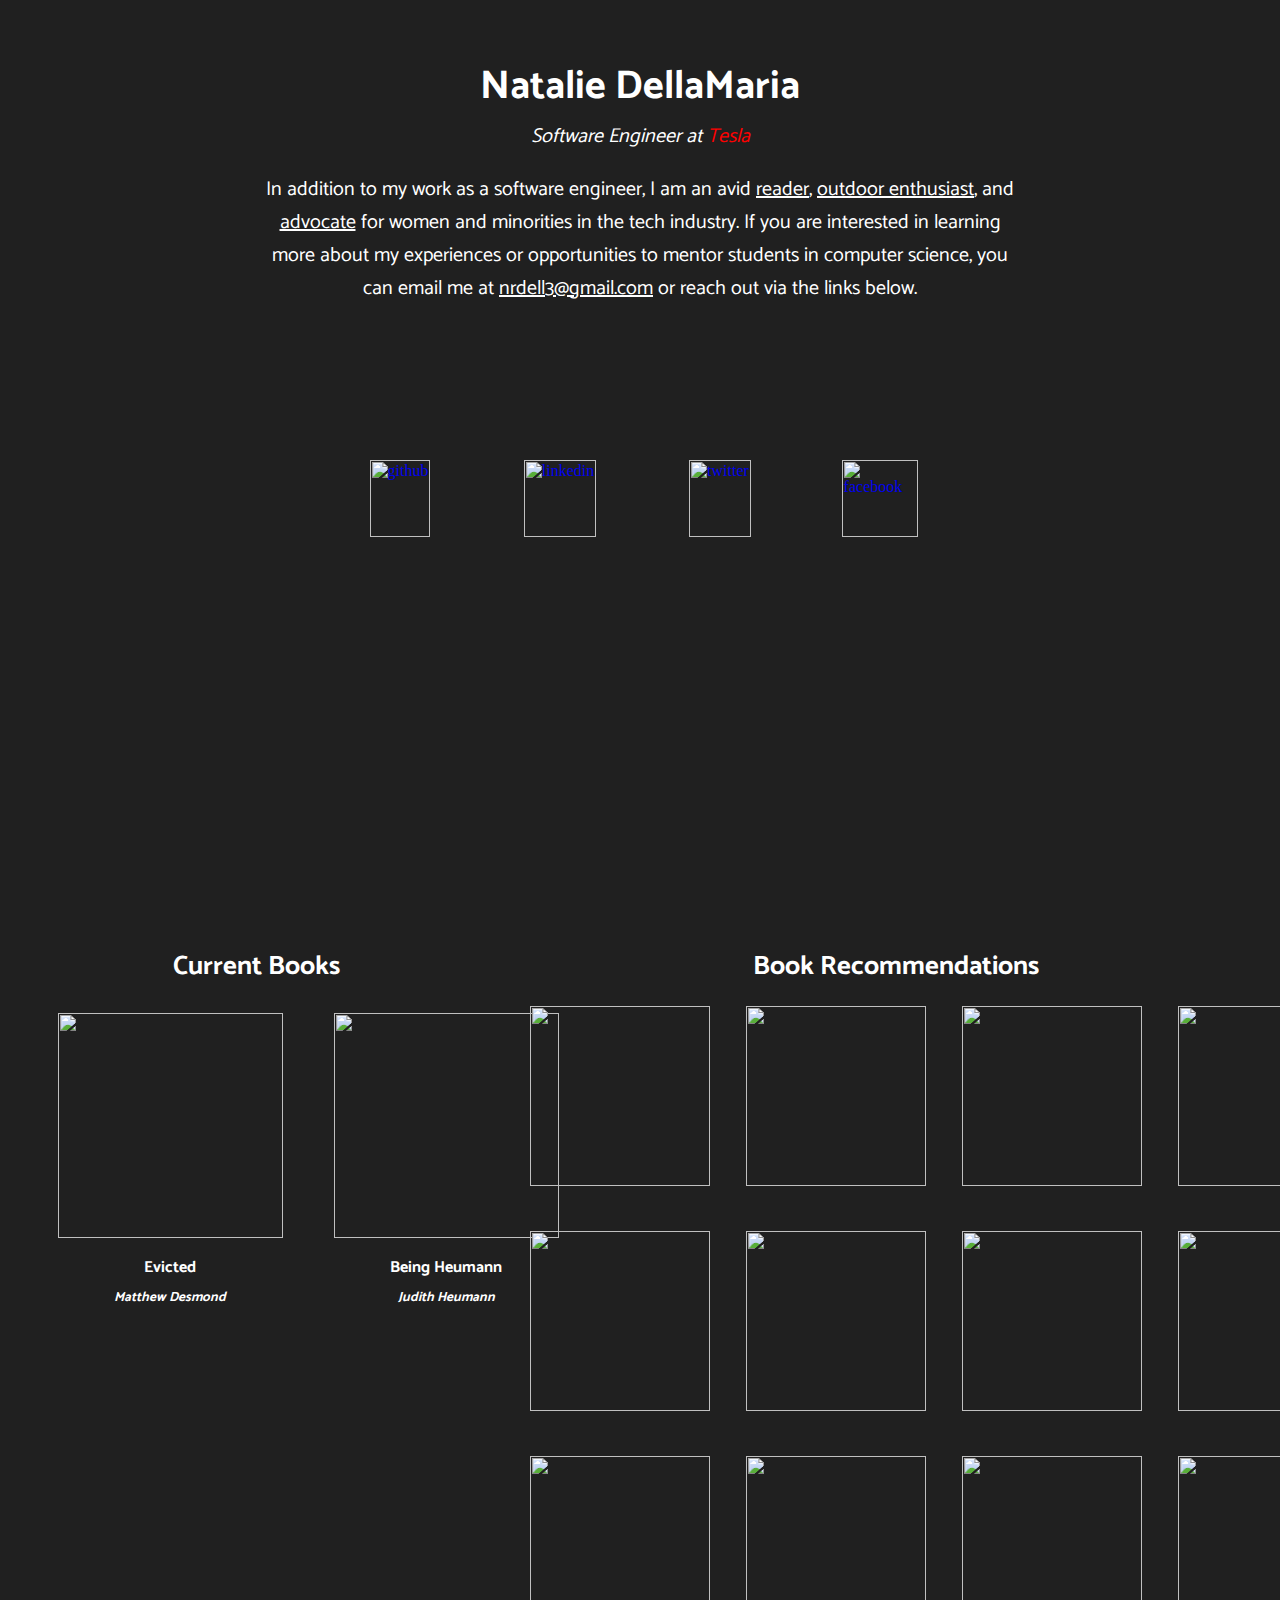
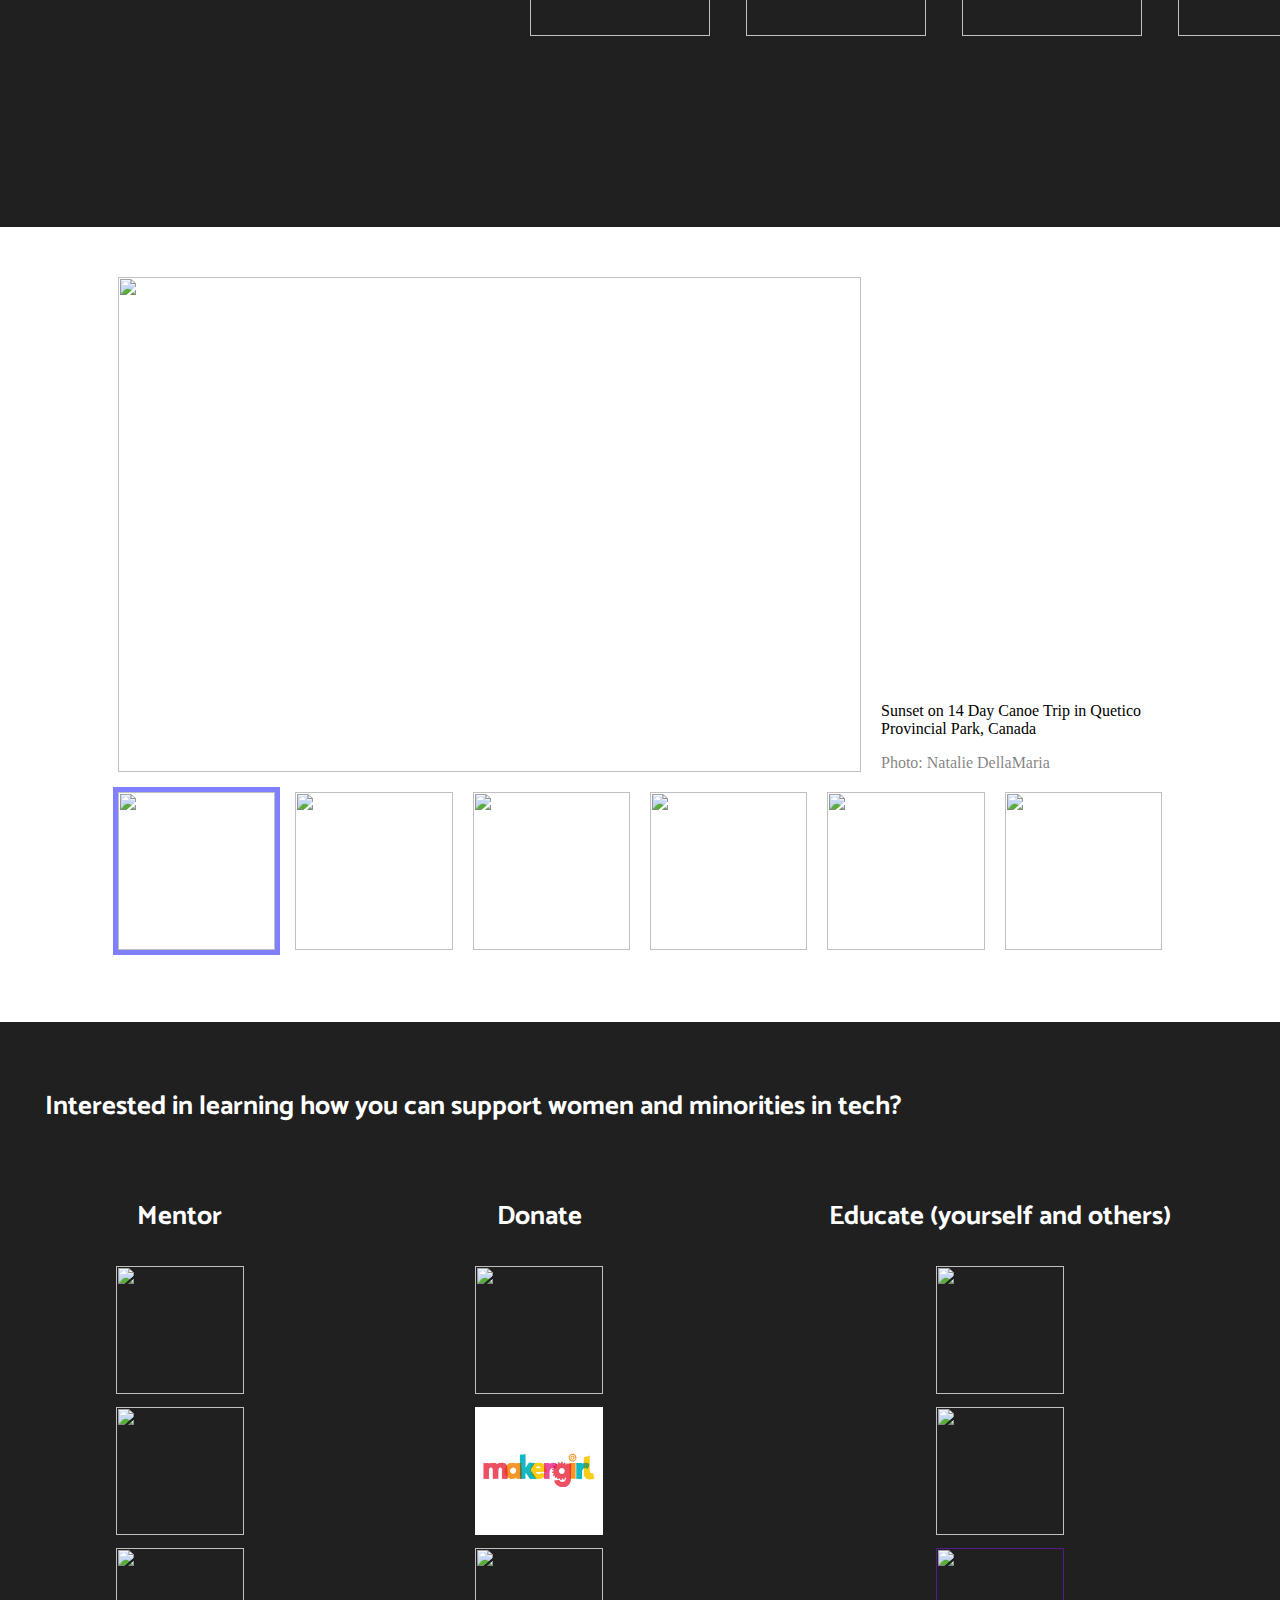
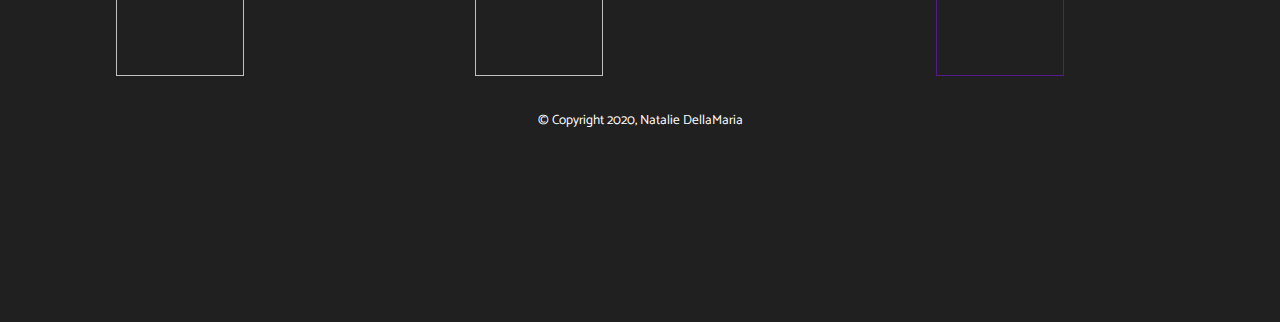
==== index.html @ 4e7134de "current books" ====
<html>
	<head>
		<title>Natalie DellaMaria</title>
		<link rel="stylesheet"  type="text/css" href="styles.css">
		<link href="https://fonts.googleapis.com/css?family=ABeeZee|Cairo|Catamaran|Courgette" rel="stylesheet">
		<meta charset="UTF-8">
		<link rel="apple-touch-icon" type="image/png" href="https://i.imgur.com/5V7QOeR.png">
		
		<link rel="shortcut icon" type="image/x-icon" href="https://i.imgur.com/5V7QOeR.png">
		<link rel="mask-icon" type="" href="https://i.imgur.com/5V7QOeR.png">
		
		<script>
		  window.console = window.console || function(t) {};
		</script>
		<script>
		  if (document.location.search.match(/type=embed/gi)) {
		    window.parent.postMessage("resize", "*");
		  }
		</script>

		<script>
						// Instantiate the Bootstrap carousel
			$('.multi-item-carousel').carousel({
			  interval: false
			});

			// for every slide in carousel, copy the next slide's item in the slide.
			// Do the same for the next, next item.
			$('.multi-item-carousel .item').each(function(){
			  var next = $(this).next();
			  if (!next.length) {
			    next = $(this).siblings(':first');
			  }
			  next.children(':first-child').clone().appendTo($(this));
			  
			  if (next.next().length>0) {
			    next.next().children(':first-child').clone().appendTo($(this));
			  } else {
			  	$(this).siblings(':first').children(':first-child').clone().appendTo($(this));
			  }
			});
		</script>
	</head>

	<body>
		<div class="main-content">

			<div class="home">
				<h1 class="name">Natalie DellaMaria</h1>
				<p class="name-sub-desc">Software Engineer at <a href="https://www.tesla.com/energy" style="color:red; text-decoration: none;" target="_blank">Tesla</a></p>

				<p class="about">In addition to my work as a software engineer, I am an avid <a href="#library" style="color:white;">reader</a>, <a href="#outdoor" style="color:white;">outdoor enthusiast</a>, and <a href="#resources" style="color:white;">advocate</a> for women and minorities in the tech industry.

 				If you are interested in learning more about my experiences or opportunities to mentor students in computer science, you can email me at <a href="mailto:nrdell3@gmail.com" style="color:white;">nrdell3@gmail.com</a> or reach out via the links below. 
				</p>

				<div class="media">
					<div class="linkedin"></div>
					<div class="resume"></div>
				</div>

				<div class="content">
			 		<div class="socialMediaIcons">
				 		<div class="icon">
				 			<a href="https://github.com/ndellamaria"><img src="https://i.imgur.com/jjRz0TM.png?1" title="github" width="100%" /></a>
				 		</div>
				 		<div class="icon">
				 			<a href="https://www.linkedin.com/in/natalie-dellamaria/"><img src="https://i.imgur.com/GdveWqo.png" title="linkedin" /></a>
				 		</div>
				 		<div class="icon">
				 			<a href="https://twitter.com/nrdellamaria28"><img src="https://i.imgur.com/8XkY28g.png" title="twitter" /></a>
				 		</div>
				 		<div class="icon">
				 			<a href="https://www.facebook.com/natalie.dellamaria"><img src="https://i.imgur.com/tXwdKca.png" title="facebook" /></a>
				 		</div>
			 		</div>
			 	</div>
				
			</div>

			<div class="library" id="library">
				<div class="current">
					<h1>Current Books</h1>
						<div class="current-books">
							<div class="current-book-row">
							<div class="book">
								<a href="https://www.amazon.com/Evicted-Poverty-Profit-American-City/dp/0553447459" target="_blank"><img src="https://images-na.ssl-images-amazon.com/images/I/41e6mYmQfYL._AC_SY400_.jpg"></a>
								<h3>Evicted</h3>
								<h4>Matthew Desmond</h4>
							</div>
							<div class="book">
								<a href="https://www.amazon.com/Being-Heumann-Unrepentant-Disability-Activist/dp/0807019291" target="_blank"><img src="https://images1.penguinrandomhouse.com/cover/9780807019504"></a>
								<h3>Being Heumann</h3>
								<h4>Judith Heumann</h4>
							</div>
						</div>
						</div>
					</div>

				<div class="prev">
					<h1>Book Recommendations</h1>
				
					<div class="prev-books">
						<div class="book-row">
							<div class="rec-book">
								<a href="https://www.amazon.com/Enders-Ender-Quintet-Orson-Scott/dp/0812550706" target="_blank"><img src="https://upload.wikimedia.org/wikipedia/en/e/e4/Ender%27s_game_cover_ISBN_0312932081.jpg"></a>
							</div>
							<div class="rec-book">
								<a href="https://www.amazon.com/Brotopia-Breaking-Boys-Silicon-Valley/dp/0735213534" target="_blank"><img src="https://images-na.ssl-images-amazon.com/images/I/8123KNmCz1L.jpg"></a>
							</div>
							<div class="rec-book">
								<a href="https://www.amazon.com/Shoe-Dog-Phil-Knight/dp/1508211809" target="_blank"><img src="https://m.media-amazon.com/images/I/41k+WVPLwZL.jpg"></a>
							</div>
							<div class="rec-book">
								<a href="https://www.amazon.com/Unbroken-World-Survival-Resilience-Redemption-ebook/dp/B003WUYPPG" target="_blank"><img src="https://images-na.ssl-images-amazon.com/images/I/91UmKFGfyYL.jpg"></a>
							</div>
							<div class="rec-book">
								<a href="https://www.amazon.com/Moment-Lift-Empowering-Women-Changes/dp/1250313570/ref=sr_1_1?dchild=1&keywords=moment+of+lift&qid=1596130255&s=books&sr=1-1" target="_blank"><img src="https://images-na.ssl-images-amazon.com/images/I/71LESEKiazL.jpg"></a>
							</div>
							<div class="rec-book">
								<a href="https://www.amazon.com/Three-Body-Problem-Cixin-Liu/dp/0765382032" target="_blank"><img src="https://images-na.ssl-images-amazon.com/images/I/51hshl7LRTL._SX329_BO1,204,203,200_.jpg"></a>
							</div>
						</div>
						<div class="book-row">
							<div class="rec-book">
								<a href="https://www.amazon.com/Just-Mercy-Bryan-Stevenson-audiobook/dp/B00O4D38GW/ref=sr_1_1?dchild=1&keywords=just+mercy+book&qid=1596130881&s=audible&sr=1-1" target="_blank"><img src="https://images-production.bookshop.org/spree/images/attachments/4143635/original/9780812984965.jpg?1589083069"></a>
							</div>
							<div class="rec-book">
								<a href="https://www.amazon.com/Catch-and-Kill-Ronan-Farrow-audiobook/dp/B07WTF24ZC/ref=sr_1_1?dchild=1&keywords=Catch+and+kill&qid=1596130713&s=audible&sr=1-1" target="_blank"><img src="https://images-na.ssl-images-amazon.com/images/I/81-ga+1ay2L.jpg"></a>
							</div>
							<div class="rec-book">
								<a href="https://www.amazon.com/Good-Economics-Hard-Times-Problems/dp/154912885X/ref=asc_df_154912885X/?tag=hyprod-20&linkCode=df0&hvadid=385492364860&hvpos=&hvnetw=g&hvrand=10946980124013968037&hvpone=&hvptwo=&hvqmt=&hvdev=c&hvdvcmdl=&hvlocint=&hvlocphy=9021523&hvtargid=pla-842614590953&psc=1&tag=&ref=&adgrpid=79288121435&hvpone=&hvptwo=&hvadid=385492364860&hvpos=&hvnetw=g&hvrand=10946980124013968037&hvqmt=&hvdev=c&hvdvcmdl=&hvlocint=&hvlocphy=9021523&hvtargid=pla-842614590953" target="_blank"><img src="https://images-na.ssl-images-amazon.com/images/I/41MwtflSI0L._SX332_BO1,204,203,200_.jpg"></a>
							</div>
							<div class="rec-book">
								<a href="https://www.amazon.com/Know-My-Name-Chanel-Miller-audiobook/dp/B07V9JTNBB/ref=sr_1_1?dchild=1&keywords=know+my+name&qid=1596130634&s=audible&sr=1-1" target="_blank"><img src="https://m.media-amazon.com/images/I/41onA2HFqWL.jpg"></a>
							</div>
							<div class="rec-book">
								<a href="https://www.amazon.com/Educated-Tara-Westover-audiobook/dp/B075F68BFV/ref=sr_1_1?dchild=1&keywords=Educated&qid=1596130599&s=audible&sr=1-1" target="_blank"><img src="https://images-na.ssl-images-amazon.com/images/I/81XR45UdqkL.jpg"></a>
							</div>
							<div class="rec-book">
								<a href="https://www.amazon.com/Between-World-Me-Ta-Nehisi-Coates/dp/0451482212" target="_blank"><img src="https://images-na.ssl-images-amazon.com/images/I/61iFDsyeHuL._SX258_BO1,204,203,200_.jpg"></a>
							</div>
						</div>
						<div class="book-row">
							<div class="rec-book">
								<a href="https://www.amazon.com/Half-Sky-Oppression-Opportunity-Worldwide/dp/0307387097/ref=sr_1_1?dchild=1&keywords=half+the+sky&qid=1596130352&s=books&sr=1-1" target="_blank"><img src="https://images-na.ssl-images-amazon.com/images/I/51c55cQEnlL._SX323_BO1,204,203,200_.jpg"></a>
							</div>
							<div class="rec-book">
								<a href="https://www.amazon.com/Hard-Thing-About-Things-Building/dp/0062273205/ref=sr_1_1?dchild=1&keywords=the+hard+thing+about+hard+things&qid=1596130412&s=books&sr=1-1" target="_blank"><img src="https://images-na.ssl-images-amazon.com/images/I/51slqM2g3jL._SX329_BO1,204,203,200_.jpg"></a>
							</div>
							<div class="rec-book">
								<a href="https://www.amazon.com/Trick-Mirror-Jia-Tolentino-audiobook/dp/B07RHR61FL/ref=sr_1_1?dchild=1&keywords=trick+mirror&qid=1596130933&s=audible&sr=1-1" target="_blank"><img src="https://images-na.ssl-images-amazon.com/images/I/81M7D39GAWL.jpg"></a>
							</div>
							<div class="rec-book">
								<a href="https://www.amazon.com/s?k=ameican+kingpin&i=audible&ref=nb_sb_noss_2"><img src="https://images-na.ssl-images-amazon.com/images/I/51iihnG5WbL._SX329_BO1,204,203,200_.jpg"></a>
							</div>
							<div class="rec-book">
								<a href="https://www.amazon.com/Beneath-Tamarind-Tree-Courage-Schoolgirls-ebook/dp/B072VGK4H1" target="_blank"><img src="https://m.media-amazon.com/images/I/51EPEie3JIL.jpg"></a>
							</div>
							<div class="rec-book">
								<a href="https://www.amazon.com/Small-Fry-Lisa-Brennan-Jobs-audiobook/dp/B07FM9NFHQ/ref=sr_1_1?dchild=1&keywords=small+fry&qid=1596131154&s=audible&sr=1-1"><img src="https://images-na.ssl-images-amazon.com/images/I/81liycPGOtL.jpg"></a>
							</div>
						</div>

		  			</div>
	  			</div>
  			</div>


		<section id="outdoor">
		    <div class="container">
		        <div class="carousel">
		            <input type="radio" name="slides" checked="checked" id="slide-1">
		            <input type="radio" name="slides" id="slide-2">
		            <input type="radio" name="slides" id="slide-3">
		            <input type="radio" name="slides" id="slide-4">
		            <input type="radio" name="slides" id="slide-5">
		            <input type="radio" name="slides" id="slide-6">
		            <ul class="carousel__slides">
		                <li class="carousel__slide">
		                    <figure>
		                        <div>
		                            <img src="https://lh3.googleusercontent.com/[base64]w1600-h1200-no?authuser=0" alt="">
		                        </div>

		                        <figcaption>
		                            Sunset on 14 Day Canoe Trip in Quetico Provincial Park, Canada
		                            <span class="credit">Photo: Natalie DellaMaria</span>
		                        </figcaption>
		                    </figure>
		                </li>
		                <li class="carousel__slide">
		                    <figure>
		                        <div>
		                            <img src="https://lh3.googleusercontent.com/[base64]w960-h720-no?authuser=0" alt="">
		                        </div>
		                        <figcaption>
		                            Wild mountain goat at dawn outside our tent on a 25 Day Backpack Trip in the Absaroka-Beartooth Mountain Range, MT, USA
		                            <span class="credit">Photo: Natalie DellaMaria</span>                            
		                        </figcaption>
		                    </figure>
		                </li>
		                <li class="carousel__slide">
		                    <figure>
		                        <div>
		                            <img src="https://lh3.googleusercontent.com/[base64]w2104-h1578-no?authuser=0" alt="">
		                        </div>
		                        <figcaption>
		                            Hiking down to Lost Lake on 10 Day Backpacking Trip in Wind River Range, WY, USA
		                            <span class="credit">Photo: Bo DellaMaria</span>                            
		                        </figcaption>
		                    </figure>
		                </li>
		                <li class="carousel__slide">
		                    <figure>
		                        <div>
		                            <img src="https://lh3.googleusercontent.com/[base64]w2104-h1578-no?authuser=0" alt="">
		                        </div>
		                        <figcaption>
		                            View of Cape Town, South Africa from Robben Island
		                            <span class="credit">Photo: Natalie DellaMaria</span>                            
		                        </figcaption>
		                    </figure>
		                </li>
		                <li class="carousel__slide">
		                    <figure>
		                        <div>
		                            <img src="https://lh3.googleusercontent.com/[base64]w1184-h1578-no?authuser=0" alt="">
		                        </div>
		                        <figcaption>
		                            Flying over the Brooks Mountain Range, AK, USA
		                            <span class="credit">Photo: Natalie DellaMaria</span>                            
		                        </figcaption>
		                    </figure>
		                </li>
		                <li class="carousel__slide">
		                    <figure>
		                        <div>
		                            <img src="https://lh3.googleusercontent.com/[base64]w1184-h1578-no?authuser=0" alt="">
		                        </div>
		                        <figcaption>
		                            Flowers growing through lava rocks in Craters of the Moon National Park, ID, USA
		                            <span class="credit">Photo: Natalie DellaMaria</span>                            
		                        </figcaption>
		                    </figure>
		                </li>
		            </ul>    
		            <ul class="carousel__thumbnails">
		                <li>
		                    <label for="slide-1"><img src="https://lh3.googleusercontent.com/[base64]w1600-h1200-no?authuser=0" alt=""></label>
		                </li>
		                <li>
		                    <label for="slide-2"><img src="https://lh3.googleusercontent.com/[base64]w960-h720-no?authuser=0" alt=""></label>
		                </li>
		                <li>
		                    <label for="slide-3"><img src="https://lh3.googleusercontent.com/[base64]w2104-h1578-no?authuser=0" alt=""></label>
		                </li>
		                <li>
		                    <label for="slide-4"><img src="https://lh3.googleusercontent.com/[base64]w2104-h1578-no?authuser=0" alt=""></label>
		                </li>
		                <li>
		                    <label for="slide-5"><img src="https://lh3.googleusercontent.com/[base64]w1184-h1578-no?authuser=0" alt=""></label>
		                </li>
		                <li>
		                    <label for="slide-6"><img src="https://lh3.googleusercontent.com/[base64]w1184-h1578-no?authuser=0" alt=""></label>
		                </li>
		            </ul>
		        </div>
		    </div>
		</section>
  
  		<div class="resources" id="resources">
  			<h1>Interested in learning how you can support women and minorities in tech?</h1>
  			<div class="resource-content">
  				<div class="resource-card">
  					<h2>Mentor</h2>
  					<a href="https://www.societyofwomencoders.org/get-involved" target="_blank"><img src="https://pbs.twimg.com/profile_images/955624365936336897/MCFWBlTe_400x400.jpg"></a>
  					<a href="https://www.builtbygirls.com/volunteer" target="_blank"><img src="https://media-exp1.licdn.com/dms/image/C4E0BAQGCsEK1WYOjDw/company-logo_200_200/0?e=2159024400&v=beta&t=av3mAG8q8_B8RZIiyhZEMDrRrJd3BIwZK_RY67OhFDo"></a>
  					<a href="https://mlh.io/mentors" target="_blank"><img src="https://res-3.cloudinary.com/crunchbase-production/image/upload/c_lpad,f_auto,q_auto:eco/bxenyp0tbncxyqmmmpcc"></a>
  				</div>
  				<div class="resource-card">
  					<h2>Donate</h2>
  					<a href="https://girlswhocode.com/" target="_blank"><img src="https://www.whsad.org/wp-content/uploads/2015/04/Press_GWC-Square-Logo.png"></a>
  					<a href="https://makergirl.us/" target="_blank"><img src="[data-uri]"></a>
  					<a href="https://anitab.org/donate/" target="_blank"><img src="https://media.licdn.com/dms/image/C4E0BAQHgc2Jko3tlGA/company-logo_200_200/0?e=2159024400&v=beta&t=ZUUK4ER81agaYi9mOUOTTdGTqZJEpEBajN0_xCamA-M"></a>
  				</div>
  				<div class="resource-card">
  					<h2>Educate (yourself and others)</h2>
  					<a href="https://www.iheart.com/podcast/1119-there-are-no-girls-on-the-65877505/" target="_blank"><img src="https://i.iheart.com/v3/catalog/podcast/65877505?ops=fit(240%2C240)"></a>
  					<a href="https://www.weforum.org/reports/gender-gap-2020-report-100-years-pay-equality" target="_blank"><img src="https://i.imgur.com/yQi75hm.png?1"></a>
  					<a href="" target="_blank"><img src="https://encrypted-tbn0.gstatic.com/images?q=tbn%3AANd9GcR_XDHnJQjQRleXiLflGgKuIae9Eb4e7YLquQ&usqp=CAU"></a>
  				</div>
  			</div>
  			<footer> <small>&copy; Copyright 2020, Natalie DellaMaria</small> </footer> 
  		</div>

		</div>


	</body>


</html>
---- styles.css ----
body {
	margin: 0;
	background-color: #202020;
}

.home {
	display: flex;
	background: #202020;
	width: 100vw;
	height: 100vh;
	align-content: center;
	flex-direction: column;
	margin: 0;
	padding-top: 3vh;
}

.name {
	color: #ffffff;
	font-size: 30pt;
	align-self: center;
	font-family: 'Catamaran', sans-serif;
	margin-bottom: 0;
}

.name-sub-desc {
	color: #ffffff;
	font-size: 15pt;
	font-style: italic;
	align-self: center;
	font-family: 'Catamaran', sans-serif;
	margin-top: 0;
}

.about {
	color: #ffffff;
	font-size: 15pt;
	align-self: center;
	font-family: 'Catamaran', sans-serif;
	margin-top: 0;
	width: 60vw;
	text-align: center;
}


.content {
    height: auto%;
    width: 50vw;
    position: relative;
    display: flex;
    flex-direction: column;
    align-content: center;
    justify-content: center;
    align-items: center;
    align-self: center;
}

.socialMediaIcons {
	margin-top: 15vh;
    display: flex;
    justify-content: space-around;
    flex-direction: row;
    width: 50vw;
}

.icon .imgContainer {
    width: 6vw;
    height: 6vw;
    position: relative;
}

.icon {
    width: 6vw;
    height: 6vw;
    display: flex;
    align-items: center;
    justify-content: center;
}

img {
    width: 100%;
    height: 100%;
}

.imgOverlay {
    width: 6vw;
    height: 6vw;
    opacity: 0;
    background-color: white;
    transition: .5s ease;
    position: absolute;
    border-radius: 50%;
}

.icon:hover .imgOverlay {
    opacity: .5;
}

.emailMe p {
    font-size: 20pt;
    font-family: 'Cardo', serif;
}

section {
  background: #ffffff;
  padding: 50px 0;
}

.container {
  max-width: 1044px;
  margin: 0 auto;
  padding: 0 20px;
}

.carousel {
  display: block;
  text-align: left;
  position: relative;
  margin-bottom: 22px;
}
.carousel > input {
  clip: rect(1px, 1px, 1px, 1px);
  clip-path: inset(50%);
  height: 1px;
  width: 1px;
  margin: -1px;
  overflow: hidden;
  padding: 0;
  position: absolute;
}
.carousel > input:nth-of-type(6):checked ~ .carousel__slides .carousel__slide:first-of-type {
  margin-left: -500%;
}
.carousel > input:nth-of-type(5):checked ~ .carousel__slides .carousel__slide:first-of-type {
  margin-left: -400%;
}
.carousel > input:nth-of-type(4):checked ~ .carousel__slides .carousel__slide:first-of-type {
  margin-left: -300%;
}
.carousel > input:nth-of-type(3):checked ~ .carousel__slides .carousel__slide:first-of-type {
  margin-left: -200%;
}
.carousel > input:nth-of-type(2):checked ~ .carousel__slides .carousel__slide:first-of-type {
  margin-left: -100%;
}
.carousel > input:nth-of-type(1):checked ~ .carousel__slides .carousel__slide:first-of-type {
  margin-left: 0%;
}
.carousel > input:nth-of-type(1):checked ~ .carousel__thumbnails li:nth-of-type(1) {
  box-shadow: 0px 0px 0px 5px rgba(0, 0, 255, 0.5);
}
.carousel > input:nth-of-type(2):checked ~ .carousel__thumbnails li:nth-of-type(2) {
  box-shadow: 0px 0px 0px 5px rgba(0, 0, 255, 0.5);
}
.carousel > input:nth-of-type(3):checked ~ .carousel__thumbnails li:nth-of-type(3) {
  box-shadow: 0px 0px 0px 5px rgba(0, 0, 255, 0.5);
}
.carousel > input:nth-of-type(4):checked ~ .carousel__thumbnails li:nth-of-type(4) {
  box-shadow: 0px 0px 0px 5px rgba(0, 0, 255, 0.5);
}
.carousel > input:nth-of-type(5):checked ~ .carousel__thumbnails li:nth-of-type(5) {
  box-shadow: 0px 0px 0px 5px rgba(0, 0, 255, 0.5);
}
.carousel > input:nth-of-type(6):checked ~ .carousel__thumbnails li:nth-of-type(6) {
  box-shadow: 0px 0px 0px 5px rgba(0, 0, 255, 0.5);
}

.carousel__slides {
  position: relative;
  z-index: 1;
  padding: 0;
  margin: 0;
  overflow: hidden;
  white-space: nowrap;
  box-sizing: border-box;
  display: flex;
}

.carousel__slide {
  position: relative;
  display: block;
  flex: 1 0 100%;
  width: 100%;
  height: 100%;
  overflow: hidden;
  transition: all 300ms ease-out;
  vertical-align: top;
  box-sizing: border-box;
  white-space: normal;
}
.carousel__slide figure {
  display: flex;
  margin: 0;
}
.carousel__slide div {
  position: relative;
  width: 100%;
}
.carousel__slide div:before {
  display: block;
  content: "";
  width: 100%;
  padding-top: 66.6666666667%;
}
.carousel__slide div > img {
  position: absolute;
  top: 0;
  left: 0;
  right: 0;
  bottom: 0;
  width: 100%;
  height: 100%;
}
.carousel__slide img {
  display: block;
  flex: 1 1 auto;
  object-fit: cover;
}

.carousel__slide .quote {
  display: block;
  align-self: flex-start;
}

.carousel__slide figcaption {
  align-self: flex-end;
  padding: 20px 20px 0 20px;
  flex: 0 0 auto;
  width: 25%;
  min-width: 150px;
}
.carousel__slide .credit {
  margin-top: 1rem;
  color: rgba(0, 0, 0, 0.5);
  display: block;
}
.carousel__slide.scrollable {
  overflow-y: scroll;
}

.carousel__thumbnails {
  list-style: none;
  padding: 0;
  margin: 0;
  display: flex;
  margin: 0 -10px;
}
.carousel__slides + .carousel__thumbnails {
  margin-top: 20px;
}
.carousel__thumbnails li {
  flex: 1 1 auto;
  max-width: calc((100% / 6) - 20px);
  margin: 0 10px;
  transition: all 300ms ease-in-out;
}
.carousel__thumbnails label {
  display: block;
  position: relative;
}
.carousel__thumbnails label:before {
  display: block;
  content: "";
  width: 100%;
  padding-top: 100%;
}
.carousel__thumbnails label > img {
  position: absolute;
  top: 0;
  left: 0;
  right: 0;
  bottom: 0;
  width: 100%;
  height: 100%;
}
.carousel__thumbnails label:hover, .carousel__thumbnails label:focus {
  cursor: pointer;
}
.carousel__thumbnails label:hover img, .carousel__thumbnails label:focus img {
  box-shadow: 0px 0px 0px 1px rgba(0, 0, 0, 0.25);
  transition: all 300ms ease-in-out;
}
.carousel__thumbnails img {
  display: block;
  width: 100%;
  height: 100%;
  object-fit: cover;
}

.library {
  display: flex;
  height: 100vh;
  width: 100vw;
  background-color: #202020;
  margin: 0;
  justify-content: space-between;
}

.current {
  display: flex;
  flex-direction: column;
  align-content: flex-start;
  justify-content: flex-start;
  text-align: center;
  width: 40vw;
}

.current h1 {
  color: white;
  font-size: 20pt;
  /*align-self: center;*/
  font-family: 'Catamaran', sans-serif;
  margin-bottom: 0;
}

.prev {
 display: flex;
  flex-direction: column;
  align-content: flex-start;
  justify-content: flex-start;
  text-align: center;
}

.prev h1 {
  color: white;
  font-size: 20pt;
  align-self: center;
  font-family: 'Catamaran', sans-serif;
  margin-bottom: 0;
  width: 60vw;
}

.current-book-row {
  display: flex;
  justify-content: space-around;
  width: 35vw;
}

.current-books {
  width: 35vw;
  display: flex;
  justify-content: space-between;
  flex-wrap: wrap;
  flex-direction: column;
  align-self: center;
}

.book {
  display: flex;
  flex-direction: column;
  width: auto;
  margin-left: 2vw;
  margin-right: 2vw;
  margin-top: 2vw;
  text-align: center;
}

.book img {
  width: auto;
  height: 25vh;
}

.book h3 {
  color: white;
  font-size: 12pt;
  align-self: center;
  font-family: 'Catamaran', sans-serif;
  margin-bottom: 0;
}

.book h4 {
  color: white;
  font-size: 10pt;
  align-self: center;
  font-family: 'Catamaran', sans-serif;
  margin-bottom: 0;
  margin-top: 2%;
  font-style: italic;
}

.prev-books {
  width: 60vw;
  flex-direction: column;
  align-self: center;
}

.book-row {
  display: flex;
  widows: 60vw;
  height: 25vh;
}

.rec-book img {
  height: 20vh;
  width: auto;
  margin: 2vh;
}

.resources {
  display: flex;
  height: 100vh;
  width: 100vw;
  background-color: #202020;
  margin: 0;
  flex-direction: column;
}

.resources h1 {
  padding: 5vh;
  color: white;
  font-size: 20pt;
  font-family: 'Catamaran', sans-serif;
  margin-bottom: 0;
}

.resource-content {
  display: flex;
  flex-direction: row;
  justify-content: space-around;
  align-items: flex-start;
}

.resource-card {
  display: flex;
  text-align: center;
  flex-direction: column;
  justify-content: space-around;
}

.resource-card h2 {
  color: white;
  font-size: 20pt;
  align-self: center;
  font-family: 'Catamaran', sans-serif;
}

.resource-card img {
  width: 10vw;
  height: auto;
  margin: .5vw;
}
footer {
  color: white;
  font-family: 'Catamaran', sans-serif;
  text-align: center;
  padding-top: 3vh;
}
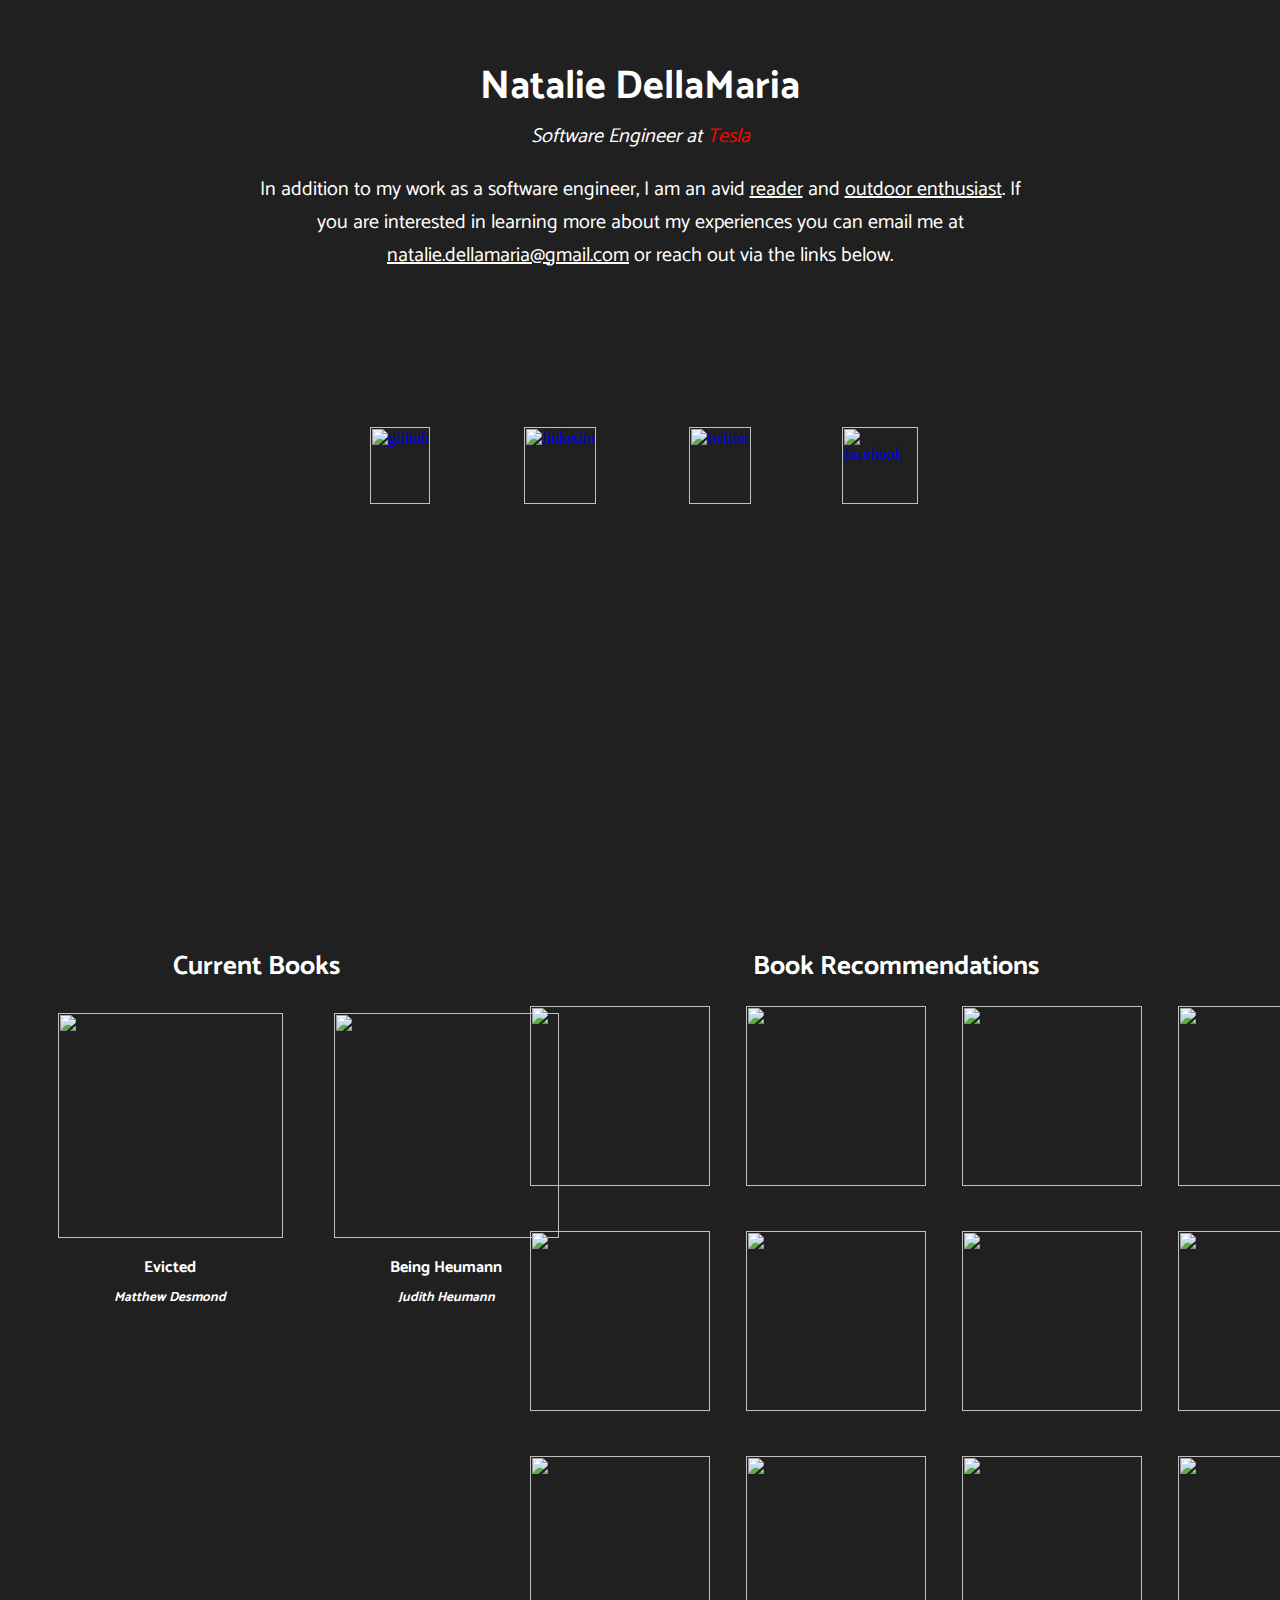
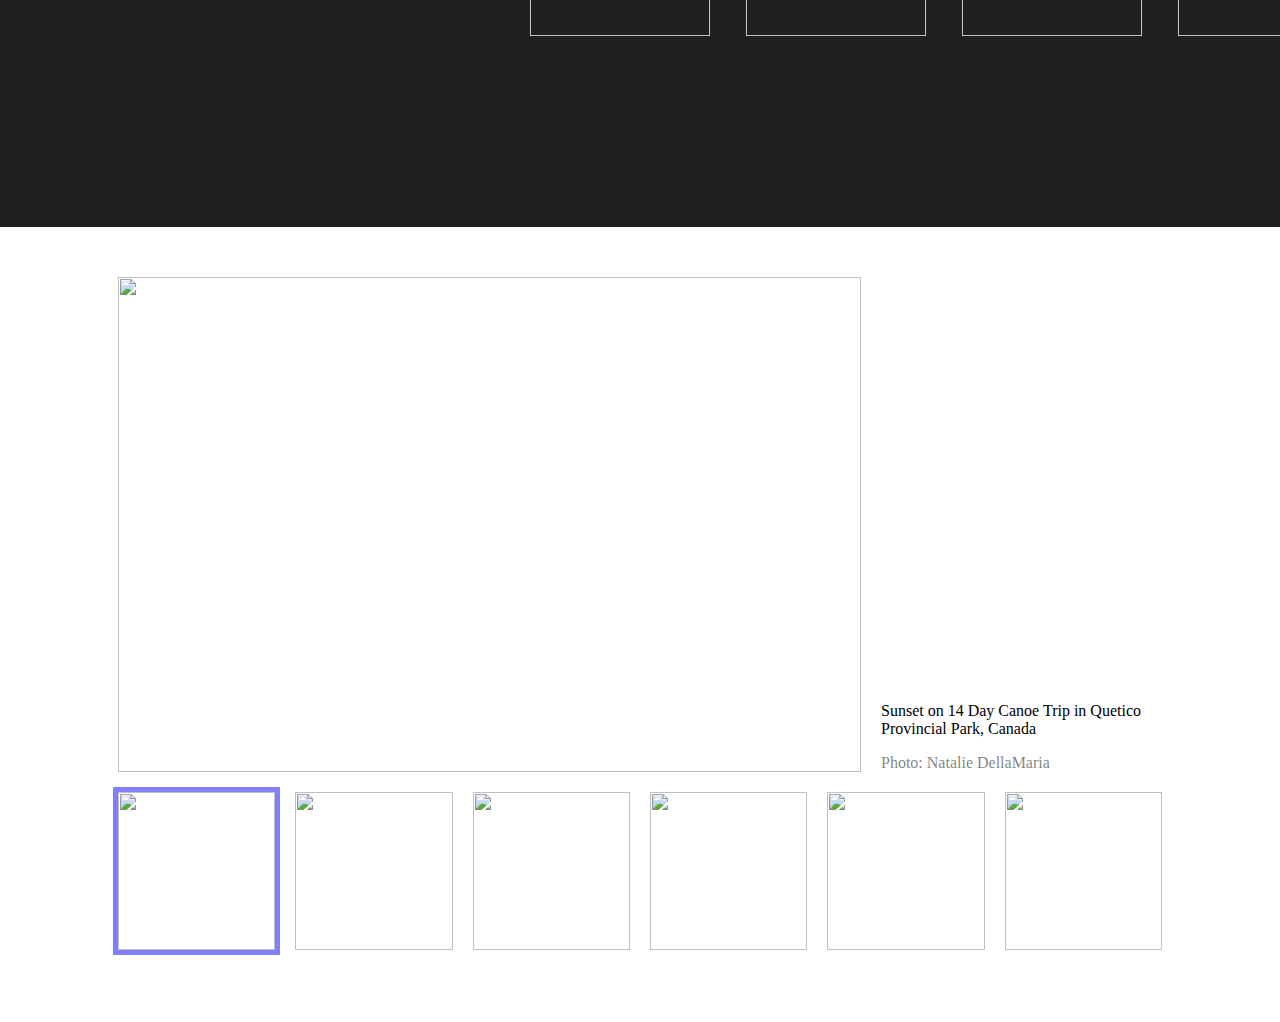
==== commit 30ebb395: "remove resources section" ====
--- a/index.html
+++ b/index.html
@@ -49,9 +49,9 @@
 				<h1 class="name">Natalie DellaMaria</h1>
 				<p class="name-sub-desc">Software Engineer at <a href="https://www.tesla.com/energy" style="color:red; text-decoration: none;" target="_blank">Tesla</a></p>
 
-				<p class="about">In addition to my work as a software engineer, I am an avid <a href="#library" style="color:white;">reader</a>, <a href="#outdoor" style="color:white;">outdoor enthusiast</a>, and <a href="#resources" style="color:white;">advocate</a> for women and minorities in the tech industry.
-
- 				If you are interested in learning more about my experiences or opportunities to mentor students in computer science, you can email me at <a href="mailto:nrdell3@gmail.com" style="color:white;">nrdell3@gmail.com</a> or reach out via the links below. 
+				<p class="about">In addition to my work as a software engineer, I am an avid <a href="#library" style="color:white;">reader</a> and <a href="#outdoor" style="color:white;">outdoor enthusiast</a>.
+
+ 				If you are interested in learning more about my experiences you can email me at <a href="mailto:natalie.dellamaria@gmail.com" style="color:white;">natalie.dellamaria@gmail.com</a> or reach out via the links below. 
 				</p>
 
 				<div class="media">
@@ -268,36 +268,6 @@
 		        </div>
 		    </div>
 		</section>
-  
-  		<div class="resources" id="resources">
-  			<h1>Interested in learning how you can support women and minorities in tech?</h1>
-  			<div class="resource-content">
-  				<div class="resource-card">
-  					<h2>Mentor</h2>
-  					<a href="https://www.societyofwomencoders.org/get-involved" target="_blank"><img src="https://pbs.twimg.com/profile_images/955624365936336897/MCFWBlTe_400x400.jpg"></a>
-  					<a href="https://www.builtbygirls.com/volunteer" target="_blank"><img src="https://media-exp1.licdn.com/dms/image/C4E0BAQGCsEK1WYOjDw/company-logo_200_200/0?e=2159024400&v=beta&t=av3mAG8q8_B8RZIiyhZEMDrRrJd3BIwZK_RY67OhFDo"></a>
-  					<a href="https://mlh.io/mentors" target="_blank"><img src="https://res-3.cloudinary.com/crunchbase-production/image/upload/c_lpad,f_auto,q_auto:eco/bxenyp0tbncxyqmmmpcc"></a>
-  				</div>
-  				<div class="resource-card">
-  					<h2>Donate</h2>
-  					<a href="https://girlswhocode.com/" target="_blank"><img src="https://www.whsad.org/wp-content/uploads/2015/04/Press_GWC-Square-Logo.png"></a>
-  					<a href="https://makergirl.us/" target="_blank"><img src="[data-uri]"></a>
-  					<a href="https://anitab.org/donate/" target="_blank"><img src="https://media.licdn.com/dms/image/C4E0BAQHgc2Jko3tlGA/company-logo_200_200/0?e=2159024400&v=beta&t=ZUUK4ER81agaYi9mOUOTTdGTqZJEpEBajN0_xCamA-M"></a>
-  				</div>
-  				<div class="resource-card">
-  					<h2>Educate (yourself and others)</h2>
-  					<a href="https://www.iheart.com/podcast/1119-there-are-no-girls-on-the-65877505/" target="_blank"><img src="https://i.iheart.com/v3/catalog/podcast/65877505?ops=fit(240%2C240)"></a>
-  					<a href="https://www.weforum.org/reports/gender-gap-2020-report-100-years-pay-equality" target="_blank"><img src="https://i.imgur.com/yQi75hm.png?1"></a>
-  					<a href="" target="_blank"><img src="https://encrypted-tbn0.gstatic.com/images?q=tbn%3AANd9GcR_XDHnJQjQRleXiLflGgKuIae9Eb4e7YLquQ&usqp=CAU"></a>
-  				</div>
-  			</div>
-  			<footer> <small>&copy; Copyright 2020, Natalie DellaMaria</small> </footer> 
-  		</div>
-
 		</div>
-
-
 	</body>
-
-
 </html>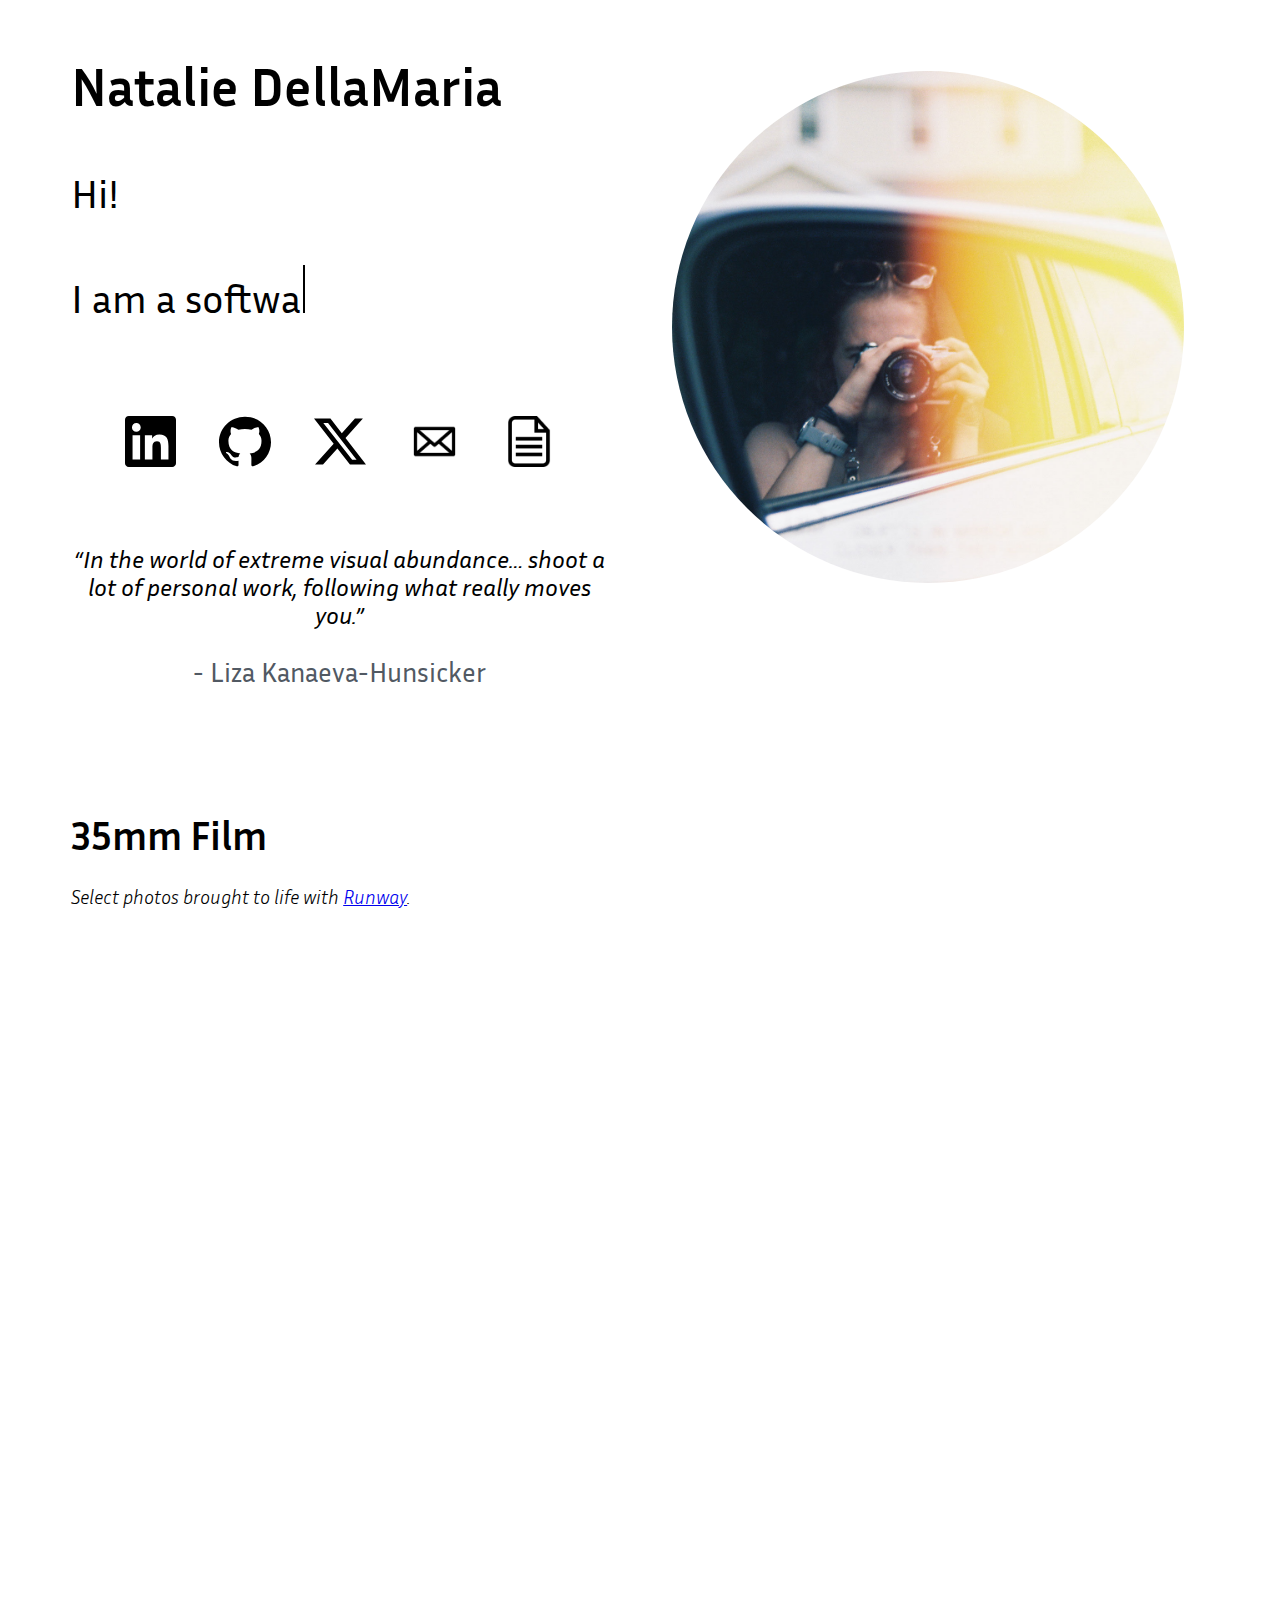
==== commit a4378e51: "total revamp" ====
--- a/index.html
+++ b/index.html
@@ -1,273 +1,216 @@
 <html>
-	<head>
-		<title>Natalie DellaMaria</title>
-		<link rel="stylesheet"  type="text/css" href="styles.css">
-		<link href="https://fonts.googleapis.com/css?family=ABeeZee|Cairo|Catamaran|Courgette" rel="stylesheet">
-		<meta charset="UTF-8">
-		<link rel="apple-touch-icon" type="image/png" href="https://i.imgur.com/5V7QOeR.png">
-		
-		<link rel="shortcut icon" type="image/x-icon" href="https://i.imgur.com/5V7QOeR.png">
-		<link rel="mask-icon" type="" href="https://i.imgur.com/5V7QOeR.png">
-		
-		<script>
-		  window.console = window.console || function(t) {};
-		</script>
-		<script>
-		  if (document.location.search.match(/type=embed/gi)) {
-		    window.parent.postMessage("resize", "*");
-		  }
-		</script>
-
-		<script>
-						// Instantiate the Bootstrap carousel
-			$('.multi-item-carousel').carousel({
-			  interval: false
-			});
-
-			// for every slide in carousel, copy the next slide's item in the slide.
-			// Do the same for the next, next item.
-			$('.multi-item-carousel .item').each(function(){
-			  var next = $(this).next();
-			  if (!next.length) {
-			    next = $(this).siblings(':first');
-			  }
-			  next.children(':first-child').clone().appendTo($(this));
-			  
-			  if (next.next().length>0) {
-			    next.next().children(':first-child').clone().appendTo($(this));
-			  } else {
-			  	$(this).siblings(':first').children(':first-child').clone().appendTo($(this));
-			  }
-			});
-		</script>
-	</head>
-
-	<body>
-		<div class="main-content">
-
-			<div class="home">
+
+<head>
+	<title>Natalie DellaMaria</title>
+	<link rel="stylesheet" type="text/css" href="styles.css">
+	<link rel="preconnect" href="https://fonts.googleapis.com">
+	<link rel="preconnect" href="https://fonts.gstatic.com" crossorigin>
+	<link
+		href="https://fonts.googleapis.com/css2?family=Inria+Sans:ital,wght@0,300;0,400;0,700;1,300;1,400;1,700&display=swap"
+		rel="stylesheet">
+</head>
+
+<body>
+	<div class="container">
+		<div class="left-content">
+			<div>
 				<h1 class="name">Natalie DellaMaria</h1>
-				<p class="name-sub-desc">Software Engineer at <a href="https://www.tesla.com/energy" style="color:red; text-decoration: none;" target="_blank">Tesla</a></p>
-
-				<p class="about">In addition to my work as a software engineer, I am an avid <a href="#library" style="color:white;">reader</a> and <a href="#outdoor" style="color:white;">outdoor enthusiast</a>.
-
- 				If you are interested in learning more about my experiences you can email me at <a href="mailto:natalie.dellamaria@gmail.com" style="color:white;">natalie.dellamaria@gmail.com</a> or reach out via the links below. 
-				</p>
-
-				<div class="media">
-					<div class="linkedin"></div>
-					<div class="resume"></div>
-				</div>
-
-				<div class="content">
-			 		<div class="socialMediaIcons">
-				 		<div class="icon">
-				 			<a href="https://github.com/ndellamaria"><img src="https://i.imgur.com/jjRz0TM.png?1" title="github" width="100%" /></a>
-				 		</div>
-				 		<div class="icon">
-				 			<a href="https://www.linkedin.com/in/natalie-dellamaria/"><img src="https://i.imgur.com/GdveWqo.png" title="linkedin" /></a>
-				 		</div>
-				 		<div class="icon">
-				 			<a href="https://twitter.com/nrdellamaria28"><img src="https://i.imgur.com/8XkY28g.png" title="twitter" /></a>
-				 		</div>
-				 		<div class="icon">
-				 			<a href="https://www.facebook.com/natalie.dellamaria"><img src="https://i.imgur.com/tXwdKca.png" title="facebook" /></a>
-				 		</div>
-			 		</div>
-			 	</div>
-				
 			</div>
-
-			<div class="library" id="library">
-				<div class="current">
-					<h1>Current Books</h1>
-						<div class="current-books">
-							<div class="current-book-row">
-							<div class="book">
-								<a href="https://www.amazon.com/Evicted-Poverty-Profit-American-City/dp/0553447459" target="_blank"><img src="https://images-na.ssl-images-amazon.com/images/I/41e6mYmQfYL._AC_SY400_.jpg"></a>
-								<h3>Evicted</h3>
-								<h4>Matthew Desmond</h4>
-							</div>
-							<div class="book">
-								<a href="https://www.amazon.com/Being-Heumann-Unrepentant-Disability-Activist/dp/0807019291" target="_blank"><img src="https://images1.penguinrandomhouse.com/cover/9780807019504"></a>
-								<h3>Being Heumann</h3>
-								<h4>Judith Heumann</h4>
-							</div>
-						</div>
-						</div>
-					</div>
-
-				<div class="prev">
-					<h1>Book Recommendations</h1>
-				
-					<div class="prev-books">
-						<div class="book-row">
-							<div class="rec-book">
-								<a href="https://www.amazon.com/Enders-Ender-Quintet-Orson-Scott/dp/0812550706" target="_blank"><img src="https://upload.wikimedia.org/wikipedia/en/e/e4/Ender%27s_game_cover_ISBN_0312932081.jpg"></a>
-							</div>
-							<div class="rec-book">
-								<a href="https://www.amazon.com/Brotopia-Breaking-Boys-Silicon-Valley/dp/0735213534" target="_blank"><img src="https://images-na.ssl-images-amazon.com/images/I/8123KNmCz1L.jpg"></a>
-							</div>
-							<div class="rec-book">
-								<a href="https://www.amazon.com/Shoe-Dog-Phil-Knight/dp/1508211809" target="_blank"><img src="https://m.media-amazon.com/images/I/41k+WVPLwZL.jpg"></a>
-							</div>
-							<div class="rec-book">
-								<a href="https://www.amazon.com/Unbroken-World-Survival-Resilience-Redemption-ebook/dp/B003WUYPPG" target="_blank"><img src="https://images-na.ssl-images-amazon.com/images/I/91UmKFGfyYL.jpg"></a>
-							</div>
-							<div class="rec-book">
-								<a href="https://www.amazon.com/Moment-Lift-Empowering-Women-Changes/dp/1250313570/ref=sr_1_1?dchild=1&keywords=moment+of+lift&qid=1596130255&s=books&sr=1-1" target="_blank"><img src="https://images-na.ssl-images-amazon.com/images/I/71LESEKiazL.jpg"></a>
-							</div>
-							<div class="rec-book">
-								<a href="https://www.amazon.com/Three-Body-Problem-Cixin-Liu/dp/0765382032" target="_blank"><img src="https://images-na.ssl-images-amazon.com/images/I/51hshl7LRTL._SX329_BO1,204,203,200_.jpg"></a>
-							</div>
-						</div>
-						<div class="book-row">
-							<div class="rec-book">
-								<a href="https://www.amazon.com/Just-Mercy-Bryan-Stevenson-audiobook/dp/B00O4D38GW/ref=sr_1_1?dchild=1&keywords=just+mercy+book&qid=1596130881&s=audible&sr=1-1" target="_blank"><img src="https://images-production.bookshop.org/spree/images/attachments/4143635/original/9780812984965.jpg?1589083069"></a>
-							</div>
-							<div class="rec-book">
-								<a href="https://www.amazon.com/Catch-and-Kill-Ronan-Farrow-audiobook/dp/B07WTF24ZC/ref=sr_1_1?dchild=1&keywords=Catch+and+kill&qid=1596130713&s=audible&sr=1-1" target="_blank"><img src="https://images-na.ssl-images-amazon.com/images/I/81-ga+1ay2L.jpg"></a>
-							</div>
-							<div class="rec-book">
-								<a href="https://www.amazon.com/Good-Economics-Hard-Times-Problems/dp/154912885X/ref=asc_df_154912885X/?tag=hyprod-20&linkCode=df0&hvadid=385492364860&hvpos=&hvnetw=g&hvrand=10946980124013968037&hvpone=&hvptwo=&hvqmt=&hvdev=c&hvdvcmdl=&hvlocint=&hvlocphy=9021523&hvtargid=pla-842614590953&psc=1&tag=&ref=&adgrpid=79288121435&hvpone=&hvptwo=&hvadid=385492364860&hvpos=&hvnetw=g&hvrand=10946980124013968037&hvqmt=&hvdev=c&hvdvcmdl=&hvlocint=&hvlocphy=9021523&hvtargid=pla-842614590953" target="_blank"><img src="https://images-na.ssl-images-amazon.com/images/I/41MwtflSI0L._SX332_BO1,204,203,200_.jpg"></a>
-							</div>
-							<div class="rec-book">
-								<a href="https://www.amazon.com/Know-My-Name-Chanel-Miller-audiobook/dp/B07V9JTNBB/ref=sr_1_1?dchild=1&keywords=know+my+name&qid=1596130634&s=audible&sr=1-1" target="_blank"><img src="https://m.media-amazon.com/images/I/41onA2HFqWL.jpg"></a>
-							</div>
-							<div class="rec-book">
-								<a href="https://www.amazon.com/Educated-Tara-Westover-audiobook/dp/B075F68BFV/ref=sr_1_1?dchild=1&keywords=Educated&qid=1596130599&s=audible&sr=1-1" target="_blank"><img src="https://images-na.ssl-images-amazon.com/images/I/81XR45UdqkL.jpg"></a>
-							</div>
-							<div class="rec-book">
-								<a href="https://www.amazon.com/Between-World-Me-Ta-Nehisi-Coates/dp/0451482212" target="_blank"><img src="https://images-na.ssl-images-amazon.com/images/I/61iFDsyeHuL._SX258_BO1,204,203,200_.jpg"></a>
-							</div>
-						</div>
-						<div class="book-row">
-							<div class="rec-book">
-								<a href="https://www.amazon.com/Half-Sky-Oppression-Opportunity-Worldwide/dp/0307387097/ref=sr_1_1?dchild=1&keywords=half+the+sky&qid=1596130352&s=books&sr=1-1" target="_blank"><img src="https://images-na.ssl-images-amazon.com/images/I/51c55cQEnlL._SX323_BO1,204,203,200_.jpg"></a>
-							</div>
-							<div class="rec-book">
-								<a href="https://www.amazon.com/Hard-Thing-About-Things-Building/dp/0062273205/ref=sr_1_1?dchild=1&keywords=the+hard+thing+about+hard+things&qid=1596130412&s=books&sr=1-1" target="_blank"><img src="https://images-na.ssl-images-amazon.com/images/I/51slqM2g3jL._SX329_BO1,204,203,200_.jpg"></a>
-							</div>
-							<div class="rec-book">
-								<a href="https://www.amazon.com/Trick-Mirror-Jia-Tolentino-audiobook/dp/B07RHR61FL/ref=sr_1_1?dchild=1&keywords=trick+mirror&qid=1596130933&s=audible&sr=1-1" target="_blank"><img src="https://images-na.ssl-images-amazon.com/images/I/81M7D39GAWL.jpg"></a>
-							</div>
-							<div class="rec-book">
-								<a href="https://www.amazon.com/s?k=ameican+kingpin&i=audible&ref=nb_sb_noss_2"><img src="https://images-na.ssl-images-amazon.com/images/I/51iihnG5WbL._SX329_BO1,204,203,200_.jpg"></a>
-							</div>
-							<div class="rec-book">
-								<a href="https://www.amazon.com/Beneath-Tamarind-Tree-Courage-Schoolgirls-ebook/dp/B072VGK4H1" target="_blank"><img src="https://m.media-amazon.com/images/I/51EPEie3JIL.jpg"></a>
-							</div>
-							<div class="rec-book">
-								<a href="https://www.amazon.com/Small-Fry-Lisa-Brennan-Jobs-audiobook/dp/B07FM9NFHQ/ref=sr_1_1?dchild=1&keywords=small+fry&qid=1596131154&s=audible&sr=1-1"><img src="https://images-na.ssl-images-amazon.com/images/I/81liycPGOtL.jpg"></a>
-							</div>
-						</div>
-
-		  			</div>
-	  			</div>
-  			</div>
-
-
-		<section id="outdoor">
-		    <div class="container">
-		        <div class="carousel">
-		            <input type="radio" name="slides" checked="checked" id="slide-1">
-		            <input type="radio" name="slides" id="slide-2">
-		            <input type="radio" name="slides" id="slide-3">
-		            <input type="radio" name="slides" id="slide-4">
-		            <input type="radio" name="slides" id="slide-5">
-		            <input type="radio" name="slides" id="slide-6">
-		            <ul class="carousel__slides">
-		                <li class="carousel__slide">
-		                    <figure>
-		                        <div>
-		                            <img src="https://lh3.googleusercontent.com/[base64]w1600-h1200-no?authuser=0" alt="">
-		                        </div>
-
-		                        <figcaption>
-		                            Sunset on 14 Day Canoe Trip in Quetico Provincial Park, Canada
-		                            <span class="credit">Photo: Natalie DellaMaria</span>
-		                        </figcaption>
-		                    </figure>
-		                </li>
-		                <li class="carousel__slide">
-		                    <figure>
-		                        <div>
-		                            <img src="https://lh3.googleusercontent.com/[base64]w960-h720-no?authuser=0" alt="">
-		                        </div>
-		                        <figcaption>
-		                            Wild mountain goat at dawn outside our tent on a 25 Day Backpack Trip in the Absaroka-Beartooth Mountain Range, MT, USA
-		                            <span class="credit">Photo: Natalie DellaMaria</span>                            
-		                        </figcaption>
-		                    </figure>
-		                </li>
-		                <li class="carousel__slide">
-		                    <figure>
-		                        <div>
-		                            <img src="https://lh3.googleusercontent.com/[base64]w2104-h1578-no?authuser=0" alt="">
-		                        </div>
-		                        <figcaption>
-		                            Hiking down to Lost Lake on 10 Day Backpacking Trip in Wind River Range, WY, USA
-		                            <span class="credit">Photo: Bo DellaMaria</span>                            
-		                        </figcaption>
-		                    </figure>
-		                </li>
-		                <li class="carousel__slide">
-		                    <figure>
-		                        <div>
-		                            <img src="https://lh3.googleusercontent.com/[base64]w2104-h1578-no?authuser=0" alt="">
-		                        </div>
-		                        <figcaption>
-		                            View of Cape Town, South Africa from Robben Island
-		                            <span class="credit">Photo: Natalie DellaMaria</span>                            
-		                        </figcaption>
-		                    </figure>
-		                </li>
-		                <li class="carousel__slide">
-		                    <figure>
-		                        <div>
-		                            <img src="https://lh3.googleusercontent.com/[base64]w1184-h1578-no?authuser=0" alt="">
-		                        </div>
-		                        <figcaption>
-		                            Flying over the Brooks Mountain Range, AK, USA
-		                            <span class="credit">Photo: Natalie DellaMaria</span>                            
-		                        </figcaption>
-		                    </figure>
-		                </li>
-		                <li class="carousel__slide">
-		                    <figure>
-		                        <div>
-		                            <img src="https://lh3.googleusercontent.com/[base64]w1184-h1578-no?authuser=0" alt="">
-		                        </div>
-		                        <figcaption>
-		                            Flowers growing through lava rocks in Craters of the Moon National Park, ID, USA
-		                            <span class="credit">Photo: Natalie DellaMaria</span>                            
-		                        </figcaption>
-		                    </figure>
-		                </li>
-		            </ul>    
-		            <ul class="carousel__thumbnails">
-		                <li>
-		                    <label for="slide-1"><img src="https://lh3.googleusercontent.com/[base64]w1600-h1200-no?authuser=0" alt=""></label>
-		                </li>
-		                <li>
-		                    <label for="slide-2"><img src="https://lh3.googleusercontent.com/[base64]w960-h720-no?authuser=0" alt=""></label>
-		                </li>
-		                <li>
-		                    <label for="slide-3"><img src="https://lh3.googleusercontent.com/[base64]w2104-h1578-no?authuser=0" alt=""></label>
-		                </li>
-		                <li>
-		                    <label for="slide-4"><img src="https://lh3.googleusercontent.com/[base64]w2104-h1578-no?authuser=0" alt=""></label>
-		                </li>
-		                <li>
-		                    <label for="slide-5"><img src="https://lh3.googleusercontent.com/[base64]w1184-h1578-no?authuser=0" alt=""></label>
-		                </li>
-		                <li>
-		                    <label for="slide-6"><img src="https://lh3.googleusercontent.com/[base64]w1184-h1578-no?authuser=0" alt=""></label>
-		                </li>
-		            </ul>
-		        </div>
-		    </div>
-		</section>
-		</div>
-	</body>
+			<p class="intro">
+				Hi! <br> <br> I am <span id="typing-text"></span>
+			</p>
+			<div class="social-media-wrapper">
+				<div class="icon">
+					<a href="https://www.linkedin.com/in/natalie-dellamaria/" target="_blank"
+						rel="noopener noreferrer"><img src="pics/linkedin.svg" title="linkedin" width="100%" /></a>
+				</div>
+				<div class="icon">
+					<a href="https://github.com/ndellamaria" target="_blank" rel="noopener noreferrer"><img
+							src="pics/github.svg" title="github" width="100%" /></a>
+				</div>
+				<div class="icon">
+					<a href="https://x.com/nrdellamaria28?lang=en" target="_blank" rel="noopener noreferrer"><img
+							src="pics/x.svg" title="x" width="100%" /></a>
+				</div>
+				<div class="icon">
+					<a href="mailto:natalie.dellamaria@gmail.com" target="_blank" rel="noopener noreferrer"><img
+							src="pics/email.jpg" title="email" width="100%" /></a>
+				</div>
+				<div class="icon">
+					<a href="pics/natalie-dellamaria.pdf" target="_blank" rel="noopener noreferrer"><img
+							src="pics/resume.png" title="resume" width="100%" /></a>
+				</div>
+			</div>
+			<div class="quote-wrapper">
+				<p class="quote">“In the world of extreme visual abundance… shoot a lot of personal work,
+					following what
+					really moves
+					you.”</p>
+				<p class="author"><a href="https://www.lizakanaeva.com/">- Liza Kanaeva-Hunsicker</a></p>
+			</div>
+		</div>
+		<div class="circle-container">
+			<img src="pics/reflection.jpg" class="circle-image" alt="Me">
+		</div>
+	</div>
+
+	<div class="portfolio-title">
+		<h1 class="film">35mm Film</h1>
+		<h4 class="film-caption">Select photos brought to life with <a href="https://runwayml.com/">Runway</a>.</h4>
+	</div>
+	<div class="portfolio">
+		<div class="portfolio-item">
+			<img src="pics/ally-bikes.jpg" alt="Bikes on a trail or path" onload="this.setAttribute('data-orientation', 
+							 this.naturalHeight > this.naturalWidth ? 'portrait' : 'landscape')">
+		</div>
+		<div class="portfolio-item">
+			<img src="pics/beach-balls.jpg" alt="Beach balls on the sand" onload="this.setAttribute('data-orientation', 
+							 this.naturalHeight > this.naturalWidth ? 'portrait' : 'portrait')">
+		</div>
+		<div class="portfolio-item has-video">
+			<img src="pics/beach-boats.jpg" alt="Boats anchored at the beach" onload="this.setAttribute('data-orientation', 
+							 this.naturalHeight > this.naturalWidth ? 'portrait' : 'landscape')">
+			<video muted playsinline loop preload="none" poster="pics/beach-boats.jpg">
+				<source src="videos/beach-boats.mp4" type="video/mp4">
+		</div>
+		<div class="portfolio-item">
+			<img src="pics/beach-yoga.jpg" alt="Yoga practice on the beach" onload="this.setAttribute('data-orientation', 
+							 this.naturalHeight > this.naturalWidth ? 'portrait' : 'landscape')">
+		</div>
+		<div class="portfolio-item has-video">
+			<img src="pics/boats.jpg" alt="Boats on the water" onload="this.setAttribute('data-orientation', 
+							 this.naturalHeight > this.naturalWidth ? 'portrait' : 'landscape')">
+			<video muted playsinline loop preload="none" poster="pics/boats.jpg">
+				<source src="videos/boats.mp4" type="video/mp4">
+		</div>
+		<div class="portfolio-item">
+			<img src="pics/castle.jpg" alt="Historic castle architecture" onload="this.setAttribute('data-orientation', 
+							 this.naturalHeight > this.naturalWidth ? 'portrait' : 'landscape')">
+		</div>
+		<div class="portfolio-item">
+			<img src="pics/cliff-jump.jpg" alt="Person jumping from a cliff" onload="this.setAttribute('data-orientation', 
+							 this.naturalHeight > this.naturalWidth ? 'portrait' : 'landscape')">
+		</div>
+		<div class="portfolio-item">
+			<img src="pics/climbing.jpg" alt="Rock climbing adventure" onload="this.setAttribute('data-orientation', 
+							 this.naturalHeight > this.naturalWidth ? 'portrait' : 'landscape')">
+		</div>
+		<div class="portfolio-item">
+			<img src="pics/dubrovnik.jpg" alt="View of Dubrovnik city" onload="this.setAttribute('data-orientation', 
+							 this.naturalHeight > this.naturalWidth ? 'portrait' : 'landscape')">
+		</div>
+		<div class="portfolio-item has-video">
+			<img src="pics/grass.jpg" alt="Field of grass" onload="this.setAttribute('data-orientation', 
+							 this.naturalHeight > this.naturalWidth ? 'portrait' : 'landscape')">
+			<video muted playsinline loop preload="none" poster="pics/grass.jpg">
+				<source src="videos/grass.mp4" type="video/mp4">
+			</video>
+		</div>
+		<div class="portfolio-item  has-video">
+			<img src="pics/hazy-sunset.jpg" alt="Sunset through haze" onload="this.setAttribute('data-orientation', 
+							 this.naturalHeight > this.naturalWidth ? 'portrait' : 'landscape')">
+			<video muted playsinline loop preload="none" poster="pics/hazy-sunset.jpg">
+				<source src="videos/hazy-sunset.mp4" type="video/mp4">
+		</div>
+		<div class="portfolio-item has-video">
+			<img src="pics/laptop.jpg" alt="Laptop workspace scene" onload="this.setAttribute('data-orientation', 
+							 this.naturalHeight > this.naturalWidth ? 'portrait' : 'landscape')">
+			<video muted playsinline loop preload="none" poster="pics/laptop.jpg">
+				<source src="videos/laptop.mp4" type="video/mp4">
+		</div>
+		<div class="portfolio-item">
+			<img src="pics/mirror.jpg" alt="Mirror reflection" onload="this.setAttribute('data-orientation', 
+							 this.naturalHeight > this.naturalWidth ? 'portrait' : 'landscape')">
+		</div>
+		<div class="portfolio-item has-video">
+			<img src="pics/rock-window.jpg" alt="Window through rocks" onload="this.setAttribute('data-orientation', 
+							 this.naturalHeight > this.naturalWidth ? 'portrait' : 'landscape')">
+			<video muted playsinline loop preload="none" poster="pics/rock-window.jpg">
+				<source src="videos/rock-window.mp4" type="video/mp4">
+		</div>
+		<div class="portfolio-item">
+			<img src="pics/mountain-beers.jpg" alt="Beers in mountain setting" onload="this.setAttribute('data-orientation', 
+							 this.naturalHeight > this.naturalWidth ? 'portrait' : 'landscape')">
+		</div>
+		<div class="portfolio-item">
+			<img src="pics/mountain-clouds.jpg" alt="Clouds over mountains" onload="this.setAttribute('data-orientation', 
+							 this.naturalHeight > this.naturalWidth ? 'portrait' : 'landscape')">
+		</div>
+		<div class="portfolio-item">
+			<img src="pics/mountain-hut.jpg" alt="Mountain shelter hut" onload="this.setAttribute('data-orientation', 
+							 this.naturalHeight > this.naturalWidth ? 'portrait' : 'landscape')">
+		</div>
+		<div class="portfolio-item has-video">
+			<img src="pics/flower-pots.jpg" alt="Decorative flower pots" onload="this.setAttribute('data-orientation', 
+							 this.naturalHeight > this.naturalWidth ? 'portrait' : 'landscape')">
+			<video muted playsinline loop preload="none" poster="pics/flower-pots.jpg">
+				<source src="videos/flower-pots.mp4" type="video/mp4">
+		</div>
+		<div class="portfolio-item has-video">
+			<img src="pics/mountains-clouds-snow.jpg" alt="Snowy mountains with clouds" onload="this.setAttribute('data-orientation', 
+							 this.naturalHeight > this.naturalWidth ? 'portrait' : 'landscape')">
+			<video muted playsinline loop preload="none" poster="pics/mountains-clouds-snow.jpg">
+				<source src="videos/mountains-clouds-snow.mp4" type="video/mp4">
+		</div>
+		<div class="portfolio-item has-video">
+			<img src="pics/pink-flower-close-up.jpg" alt="Close-up of pink flower" onload="this.setAttribute('data-orientation', 
+							 this.naturalHeight > this.naturalWidth ? 'portrait' : 'landscape')">
+			<video muted playsinline loop preload="none" poster="pics/pink-flower-close-up.jpg">
+				<source src="videos/pink-flower-close-up.mp4" type="video/mp4">
+		</div>
+		<div class="portfolio-item has-video">
+			<img src="pics/portrait-mountain-side.jpg" alt="Portrait on mountain side" onload="this.setAttribute('data-orientation', 
+							 this.naturalHeight > this.naturalWidth ? 'portrait' : 'portrait')">
+			<video muted playsinline loop preload="none" poster="pics/portrait-mountain-side.jpg">
+				<source src="videos/portrait-mountain-side.mp4" type="video/mp4">
+		</div>
+		<div class="portfolio-item has-video">
+			<img src="pics/rocks.jpg" alt="Rock formation" onload="this.setAttribute('data-orientation', 
+							 this.naturalHeight > this.naturalWidth ? 'portrait' : 'landscape')">
+			<video muted playsinline loop preload="none" poster="pics/rocks.jpg">
+				<source src="videos/rocks.mp4" type="video/mp4">
+		</div>
+		<div class="portfolio-item has-video">
+			<img src="pics/rugged.jpg" alt="Rugged landscape" onload="this.setAttribute('data-orientation', 
+							 this.naturalHeight > this.naturalWidth ? 'portrait' : 'landscape')">
+			<video muted playsinline loop preload="none" poster="pics/rugged.jpg">
+				<source src="videos/rugged.mp4" type="video/mp4">
+		</div>
+		<div class="portfolio-item">
+			<img src="pics/sharp-mountains.jpg" alt="Sharp mountain peaks" onload="this.setAttribute('data-orientation', 
+							 this.naturalHeight > this.naturalWidth ? 'portrait' : 'landscape')">
+		</div>
+		<div class="portfolio-item has-video">
+			<img src="pics/sunset-beach.jpg" alt="Sunset at the beach" onload="this.setAttribute('data-orientation', 
+							 this.naturalHeight > this.naturalWidth ? 'portrait' : 'landscape')">
+			<video muted playsinline loop preload="none" poster="pics/sunset-beach.jpg">
+				<source src="videos/beach.mp4" type="video/mp4">
+		</div>
+		<div class="portfolio-item">
+			<img src="pics/surf-shack.jpg" alt="Surf shack on beach" onload="this.setAttribute('data-orientation', 
+							 this.naturalHeight > this.naturalWidth ? 'portrait' : 'landscape')">
+		</div>
+		<div class="portfolio-item">
+			<img src="pics/thirsty-dog.jpg" alt="Dog drinking water" onload="this.setAttribute('data-orientation', 
+							 this.naturalHeight > this.naturalWidth ? 'portrait' : 'landscape')">
+		</div>
+		<div class="portfolio-item">
+			<img src="pics/trail.jpg" alt="Hiking trail" onload="this.setAttribute('data-orientation', 
+							 this.naturalHeight > this.naturalWidth ? 'portrait' : 'landscape')">
+		</div>
+		<div class="portfolio-item has-video">
+			<img src="pics/waterfalls.jpg" alt="Cascading waterfalls" onload="this.setAttribute('data-orientation', 
+							 this.naturalHeight > this.naturalWidth ? 'portrait' : 'landscape')">
+			<video muted playsinline loop preload="none" poster="pics/waterfalls.jpg">
+				<source src="videos/waterfalls.mp4" type="video/mp4">
+		</div>
+		<div class="portfolio-item">
+			<img src="pics/wildflowers.jpg" alt="Field of wildflowers" onload="this.setAttribute('data-orientation', 
+							 this.naturalHeight > this.naturalWidth ? 'portrait' : 'landscape')">
+		</div>
+	</div>
+
+	<script src="scripts.js"></script>
+</body>
+
 </html>--- a/styles.css
+++ b/styles.css
@@ -1,446 +1,300 @@
 body {
-	margin: 0;
-	background-color: #202020;
-}
-
-.home {
-	display: flex;
-	background: #202020;
-	width: 100vw;
-	height: 100vh;
-	align-content: center;
-	flex-direction: column;
-	margin: 0;
-	padding-top: 3vh;
+  background-image: linear-gradient(to bottom, white, white);
+  min-height: 100vh
+}
+
+.cursor {
+  display: inline-block;
+  width: 2px;
+  height: 1.2em;
+  background-color: black;
+  margin-left: 2px;
+  animation: blink 1s infinite;
+}
+
+@keyframes blink {
+  50% {
+    opacity: 0;
+  }
 }
 
 .name {
-	color: #ffffff;
-	font-size: 30pt;
-	align-self: center;
-	font-family: 'Catamaran', sans-serif;
-	margin-bottom: 0;
-}
-
-.name-sub-desc {
-	color: #ffffff;
-	font-size: 15pt;
-	font-style: italic;
-	align-self: center;
-	font-family: 'Catamaran', sans-serif;
-	margin-top: 0;
-}
-
-.about {
-	color: #ffffff;
-	font-size: 15pt;
-	align-self: center;
-	font-family: 'Catamaran', sans-serif;
-	margin-top: 0;
-	width: 60vw;
-	text-align: center;
-}
-
-
-.content {
-    height: auto%;
-    width: 50vw;
-    position: relative;
-    display: flex;
-    flex-direction: column;
-    align-content: center;
-    justify-content: center;
-    align-items: center;
-    align-self: center;
+  font-size: 40pt;
+  font-family: "Inria Sans", sans-serif;
+  padding-top: 2%;
+}
+
+
+.container {
+  display: flex;
+  column-gap: 5%;
+}
+
+.container-2 {
+  display: flex;
+  padding-top: 30%;
+}
+
+.circle-container {
+  width: 40vw;
+  height: 40vw;
+  border-radius: 50%;
+  overflow: hidden;
+  margin-right: 7%;
+  margin-top: 5%;
+}
+
+.circle-image {
+  width: 100%;
+  height: 100%;
+  object-fit: cover;
+  /* This prevents squishing */
+  object-position: center;
+  /* Centers the image */
+}
+
+
+.typing-text {
+  font-size: 30pt;
+  font-family: "Inria Sans", sans-serif;
+  font-weight: 400;
+  font-style: normal;
+}
+
+.intro {
+  font-size: 30pt;
+  font-family: "Inria Sans", sans-serif;
+  font-weight: 400;
+  font-style: normal;
+  padding-top: 2%;
+  width: 100%;
+}
+
+.quote-wrapper {
+  padding-top: 10%;
+
+}
+
+.quote {
+  font-size: 18pt;
+  font-family: "Inria Sans", sans-serif;
+  font-weight: 400;
+  font-style: italic;
+  width: 100%;
+  text-align: center;
+  margin-bottom: 2%;
+  margin-left: 0%;
+}
+
+.author {
+  font-size: 20pt;
+  font-family: "Inria Sans", sans-serif;
+  font-weight: 500;
+  width: 100%;
+  text-align: center;
+  margin-bottom: 2%;
+  margin-left: 0%;
+}
+
+.author a {
+  color: #515963;
+  text-decoration: none;
+}
+
+.author a:hover {
+  text-decoration: underline;
+}
+
+.social-media-wrapper {
+  padding-top: 10%;
+  width: 80%;
+  align-content: center;
+  display: flex;
+  justify-content: center;
+  /* centers icons horizontally */
+  align-items: center;
+  /* centers icons vertically */
+  gap: 10%;
+  /* space between icons */
+  /*padding-left: 10%;*/
+  justify-self: center;
 }
 
 .socialMediaIcons {
-	margin-top: 15vh;
-    display: flex;
-    justify-content: space-around;
-    flex-direction: row;
-    width: 50vw;
-}
-
-.icon .imgContainer {
-    width: 6vw;
-    height: 6vw;
-    position: relative;
+  display: flex;
+  flex-direction: row;
 }
 
 .icon {
-    width: 6vw;
-    height: 6vw;
-    display: flex;
-    align-items: center;
-    justify-content: center;
-}
-
-img {
-    width: 100%;
-    height: 100%;
-}
-
-.imgOverlay {
-    width: 6vw;
-    height: 6vw;
-    opacity: 0;
-    background-color: white;
-    transition: .5s ease;
-    position: absolute;
-    border-radius: 50%;
-}
-
-.icon:hover .imgOverlay {
-    opacity: .5;
-}
-
-.emailMe p {
-    font-size: 20pt;
-    font-family: 'Cardo', serif;
-}
-
-section {
-  background: #ffffff;
-  padding: 50px 0;
-}
-
-.container {
-  max-width: 1044px;
+  display: flex;
+  align-items: center;
+  justify-content: center;
+  width: 15%
+}
+
+.left-content {
+  flex: 1;
+  padding-left: 5%;
+  justify-content: center;
+  /* Centers horizontally */
+  align-items: center;
+  /* Centers vertically */
+}
+
+.film {
+  font-size: 30pt;
+  font-family: "Inria Sans", sans-serif;
+  padding-top: 2%;
+}
+
+.film-caption {
+  font-size: 14pt;
+  font-family: "Inria Sans", sans-serif;
+  font-weight: 300;
+  font-style: italic;
+  width: 100%;
+  margin-bottom: 2%;
+  margin-left: 0%;
+}
+
+.portfolio-title {
+  padding-top: 5%;
+  padding-left: 5%;
+  padding-right: 5%;
+}
+
+/* Portfolio masonry layout */
+.portfolio {
+  max-width: 1400px;
   margin: 0 auto;
-  padding: 0 20px;
-}
-
-.carousel {
+  columns: 4;
+  column-gap: 1.5rem;
+  padding: 1rem;
+}
+
+/* Responsive breakpoints for columns */
+@media (max-width: 1200px) {
+  .portfolio {
+    columns: 3;
+  }
+}
+
+@media (max-width: 900px) {
+  .portfolio {
+    columns: 2;
+  }
+}
+
+@media (max-width: 600px) {
+  .portfolio {
+    columns: 1;
+  }
+}
+
+/* Portfolio item styles */
+.portfolio-item {
+  break-inside: avoid;
+  margin-bottom: 1.5rem;
+  position: relative;
+  overflow: hidden;
+  border-radius: 8px;
+  box-shadow: 0 4px 6px rgba(0, 0, 0, 0.1);
+  transition: transform 0.3s ease;
+  backface-visibility: hidden;
+  display: inline-block;
+  width: 100%;
+  background: #000;
+}
+
+/* Media container */
+.portfolio-item .media-container {
+  position: relative;
+  width: 100%;
+}
+
+/* Base styles for both image and video */
+.portfolio-item img {
+  width: 100%;
+  height: auto;
   display: block;
-  text-align: left;
-  position: relative;
-  margin-bottom: 22px;
-}
-.carousel > input {
-  clip: rect(1px, 1px, 1px, 1px);
-  clip-path: inset(50%);
-  height: 1px;
-  width: 1px;
-  margin: -1px;
-  overflow: hidden;
-  padding: 0;
-  position: absolute;
-}
-.carousel > input:nth-of-type(6):checked ~ .carousel__slides .carousel__slide:first-of-type {
-  margin-left: -500%;
-}
-.carousel > input:nth-of-type(5):checked ~ .carousel__slides .carousel__slide:first-of-type {
-  margin-left: -400%;
-}
-.carousel > input:nth-of-type(4):checked ~ .carousel__slides .carousel__slide:first-of-type {
-  margin-left: -300%;
-}
-.carousel > input:nth-of-type(3):checked ~ .carousel__slides .carousel__slide:first-of-type {
-  margin-left: -200%;
-}
-.carousel > input:nth-of-type(2):checked ~ .carousel__slides .carousel__slide:first-of-type {
-  margin-left: -100%;
-}
-.carousel > input:nth-of-type(1):checked ~ .carousel__slides .carousel__slide:first-of-type {
-  margin-left: 0%;
-}
-.carousel > input:nth-of-type(1):checked ~ .carousel__thumbnails li:nth-of-type(1) {
-  box-shadow: 0px 0px 0px 5px rgba(0, 0, 255, 0.5);
-}
-.carousel > input:nth-of-type(2):checked ~ .carousel__thumbnails li:nth-of-type(2) {
-  box-shadow: 0px 0px 0px 5px rgba(0, 0, 255, 0.5);
-}
-.carousel > input:nth-of-type(3):checked ~ .carousel__thumbnails li:nth-of-type(3) {
-  box-shadow: 0px 0px 0px 5px rgba(0, 0, 255, 0.5);
-}
-.carousel > input:nth-of-type(4):checked ~ .carousel__thumbnails li:nth-of-type(4) {
-  box-shadow: 0px 0px 0px 5px rgba(0, 0, 255, 0.5);
-}
-.carousel > input:nth-of-type(5):checked ~ .carousel__thumbnails li:nth-of-type(5) {
-  box-shadow: 0px 0px 0px 5px rgba(0, 0, 255, 0.5);
-}
-.carousel > input:nth-of-type(6):checked ~ .carousel__thumbnails li:nth-of-type(6) {
-  box-shadow: 0px 0px 0px 5px rgba(0, 0, 255, 0.5);
-}
-
-.carousel__slides {
-  position: relative;
+  transition: opacity 0.3s ease;
+}
+
+/* Video-specific styles */
+
+/* Video-specific styles - modified for autoplay */
+.portfolio-item.has-video img {
+  opacity: 1;
+  transition: opacity 0.5s ease;
+}
+
+.portfolio-item.has-video video {
+  opacity: 0;
   z-index: 1;
-  padding: 0;
-  margin: 0;
-  overflow: hidden;
-  white-space: nowrap;
-  box-sizing: border-box;
-  display: flex;
-}
-
-.carousel__slide {
-  position: relative;
-  display: block;
-  flex: 1 0 100%;
-  width: 100%;
-  height: 100%;
-  overflow: hidden;
-  transition: all 300ms ease-out;
-  vertical-align: top;
-  box-sizing: border-box;
-  white-space: normal;
-}
-.carousel__slide figure {
-  display: flex;
-  margin: 0;
-}
-.carousel__slide div {
-  position: relative;
-  width: 100%;
-}
-.carousel__slide div:before {
-  display: block;
-  content: "";
-  width: 100%;
-  padding-top: 66.6666666667%;
-}
-.carousel__slide div > img {
+  transition: opacity 0.5s ease;
+}
+
+/* When video is ready to play, show it and hide the image */
+.portfolio-item.has-video.video-ready img {
+  opacity: 0;
+}
+
+.portfolio-item.has-video.video-ready video {
+  opacity: 1;
+}
+
+
+.portfolio-item.has-video video {
   position: absolute;
   top: 0;
   left: 0;
-  right: 0;
+  width: 100%;
+  height: 100%;
+  opacity: 0;
+  transition: opacity 0.3s ease;
+  object-fit: cover;
+}
+
+.portfolio-item.has-video:hover video {
+  opacity: 1;
+}
+
+.portfolio-item.has-video:hover img {
+  opacity: 0;
+}
+
+/* Overlay styles */
+.portfolio-item .overlay {
+  position: absolute;
   bottom: 0;
-  width: 100%;
-  height: 100%;
-}
-.carousel__slide img {
-  display: block;
-  flex: 1 1 auto;
-  object-fit: cover;
-}
-
-.carousel__slide .quote {
-  display: block;
-  align-self: flex-start;
-}
-
-.carousel__slide figcaption {
-  align-self: flex-end;
-  padding: 20px 20px 0 20px;
-  flex: 0 0 auto;
-  width: 25%;
-  min-width: 150px;
-}
-.carousel__slide .credit {
-  margin-top: 1rem;
-  color: rgba(0, 0, 0, 0.5);
-  display: block;
-}
-.carousel__slide.scrollable {
-  overflow-y: scroll;
-}
-
-.carousel__thumbnails {
-  list-style: none;
-  padding: 0;
-  margin: 0;
-  display: flex;
-  margin: 0 -10px;
-}
-.carousel__slides + .carousel__thumbnails {
-  margin-top: 20px;
-}
-.carousel__thumbnails li {
-  flex: 1 1 auto;
-  max-width: calc((100% / 6) - 20px);
-  margin: 0 10px;
-  transition: all 300ms ease-in-out;
-}
-.carousel__thumbnails label {
-  display: block;
-  position: relative;
-}
-.carousel__thumbnails label:before {
-  display: block;
-  content: "";
-  width: 100%;
-  padding-top: 100%;
-}
-.carousel__thumbnails label > img {
-  position: absolute;
-  top: 0;
   left: 0;
   right: 0;
-  bottom: 0;
-  width: 100%;
-  height: 100%;
-}
-.carousel__thumbnails label:hover, .carousel__thumbnails label:focus {
-  cursor: pointer;
-}
-.carousel__thumbnails label:hover img, .carousel__thumbnails label:focus img {
-  box-shadow: 0px 0px 0px 1px rgba(0, 0, 0, 0.25);
-  transition: all 300ms ease-in-out;
-}
-.carousel__thumbnails img {
-  display: block;
-  width: 100%;
-  height: 100%;
-  object-fit: cover;
-}
-
-.library {
-  display: flex;
-  height: 100vh;
-  width: 100vw;
-  background-color: #202020;
-  margin: 0;
-  justify-content: space-between;
-}
-
-.current {
-  display: flex;
-  flex-direction: column;
-  align-content: flex-start;
-  justify-content: flex-start;
-  text-align: center;
-  width: 40vw;
-}
-
-.current h1 {
+  background: rgba(0, 0, 0, 0.7);
   color: white;
-  font-size: 20pt;
-  /*align-self: center;*/
-  font-family: 'Catamaran', sans-serif;
-  margin-bottom: 0;
-}
-
-.prev {
- display: flex;
-  flex-direction: column;
-  align-content: flex-start;
-  justify-content: flex-start;
-  text-align: center;
-}
-
-.prev h1 {
-  color: white;
-  font-size: 20pt;
-  align-self: center;
-  font-family: 'Catamaran', sans-serif;
-  margin-bottom: 0;
-  width: 60vw;
-}
-
-.current-book-row {
-  display: flex;
-  justify-content: space-around;
-  width: 35vw;
-}
-
-.current-books {
-  width: 35vw;
-  display: flex;
-  justify-content: space-between;
-  flex-wrap: wrap;
-  flex-direction: column;
-  align-self: center;
-}
-
-.book {
-  display: flex;
-  flex-direction: column;
-  width: auto;
-  margin-left: 2vw;
-  margin-right: 2vw;
-  margin-top: 2vw;
-  text-align: center;
-}
-
-.book img {
-  width: auto;
-  height: 25vh;
-}
-
-.book h3 {
-  color: white;
-  font-size: 12pt;
-  align-self: center;
-  font-family: 'Catamaran', sans-serif;
-  margin-bottom: 0;
-}
-
-.book h4 {
-  color: white;
-  font-size: 10pt;
-  align-self: center;
-  font-family: 'Catamaran', sans-serif;
-  margin-bottom: 0;
-  margin-top: 2%;
-  font-style: italic;
-}
-
-.prev-books {
-  width: 60vw;
-  flex-direction: column;
-  align-self: center;
-}
-
-.book-row {
-  display: flex;
-  widows: 60vw;
-  height: 25vh;
-}
-
-.rec-book img {
-  height: 20vh;
-  width: auto;
-  margin: 2vh;
-}
-
-.resources {
-  display: flex;
-  height: 100vh;
-  width: 100vw;
-  background-color: #202020;
-  margin: 0;
-  flex-direction: column;
-}
-
-.resources h1 {
-  padding: 5vh;
-  color: white;
-  font-size: 20pt;
-  font-family: 'Catamaran', sans-serif;
-  margin-bottom: 0;
-}
-
-.resource-content {
-  display: flex;
-  flex-direction: row;
-  justify-content: space-around;
-  align-items: flex-start;
-}
-
-.resource-card {
-  display: flex;
-  text-align: center;
-  flex-direction: column;
-  justify-content: space-around;
-}
-
-.resource-card h2 {
-  color: white;
-  font-size: 20pt;
-  align-self: center;
-  font-family: 'Catamaran', sans-serif;
-}
-
-.resource-card img {
-  width: 10vw;
-  height: auto;
-  margin: .5vw;
-}
-footer {
-  color: white;
-  font-family: 'Catamaran', sans-serif;
-  text-align: center;
-  padding-top: 3vh;
+  padding: 1rem;
+  transform: translateY(100%);
+  transition: transform 0.3s ease;
+  z-index: 2;
+}
+
+.portfolio-item:hover .overlay {
+  transform: translateY(0);
+}
+
+/* Loading animation */
+.portfolio-item {
+  opacity: 0;
+  animation: fadeIn 0.5s ease forwards;
+}
+
+@keyframes fadeIn {
+  from {
+    opacity: 0;
+    transform: translateY(20px);
+  }
+
+  to {
+    opacity: 1;
+    transform: translateY(0);
+  }
 }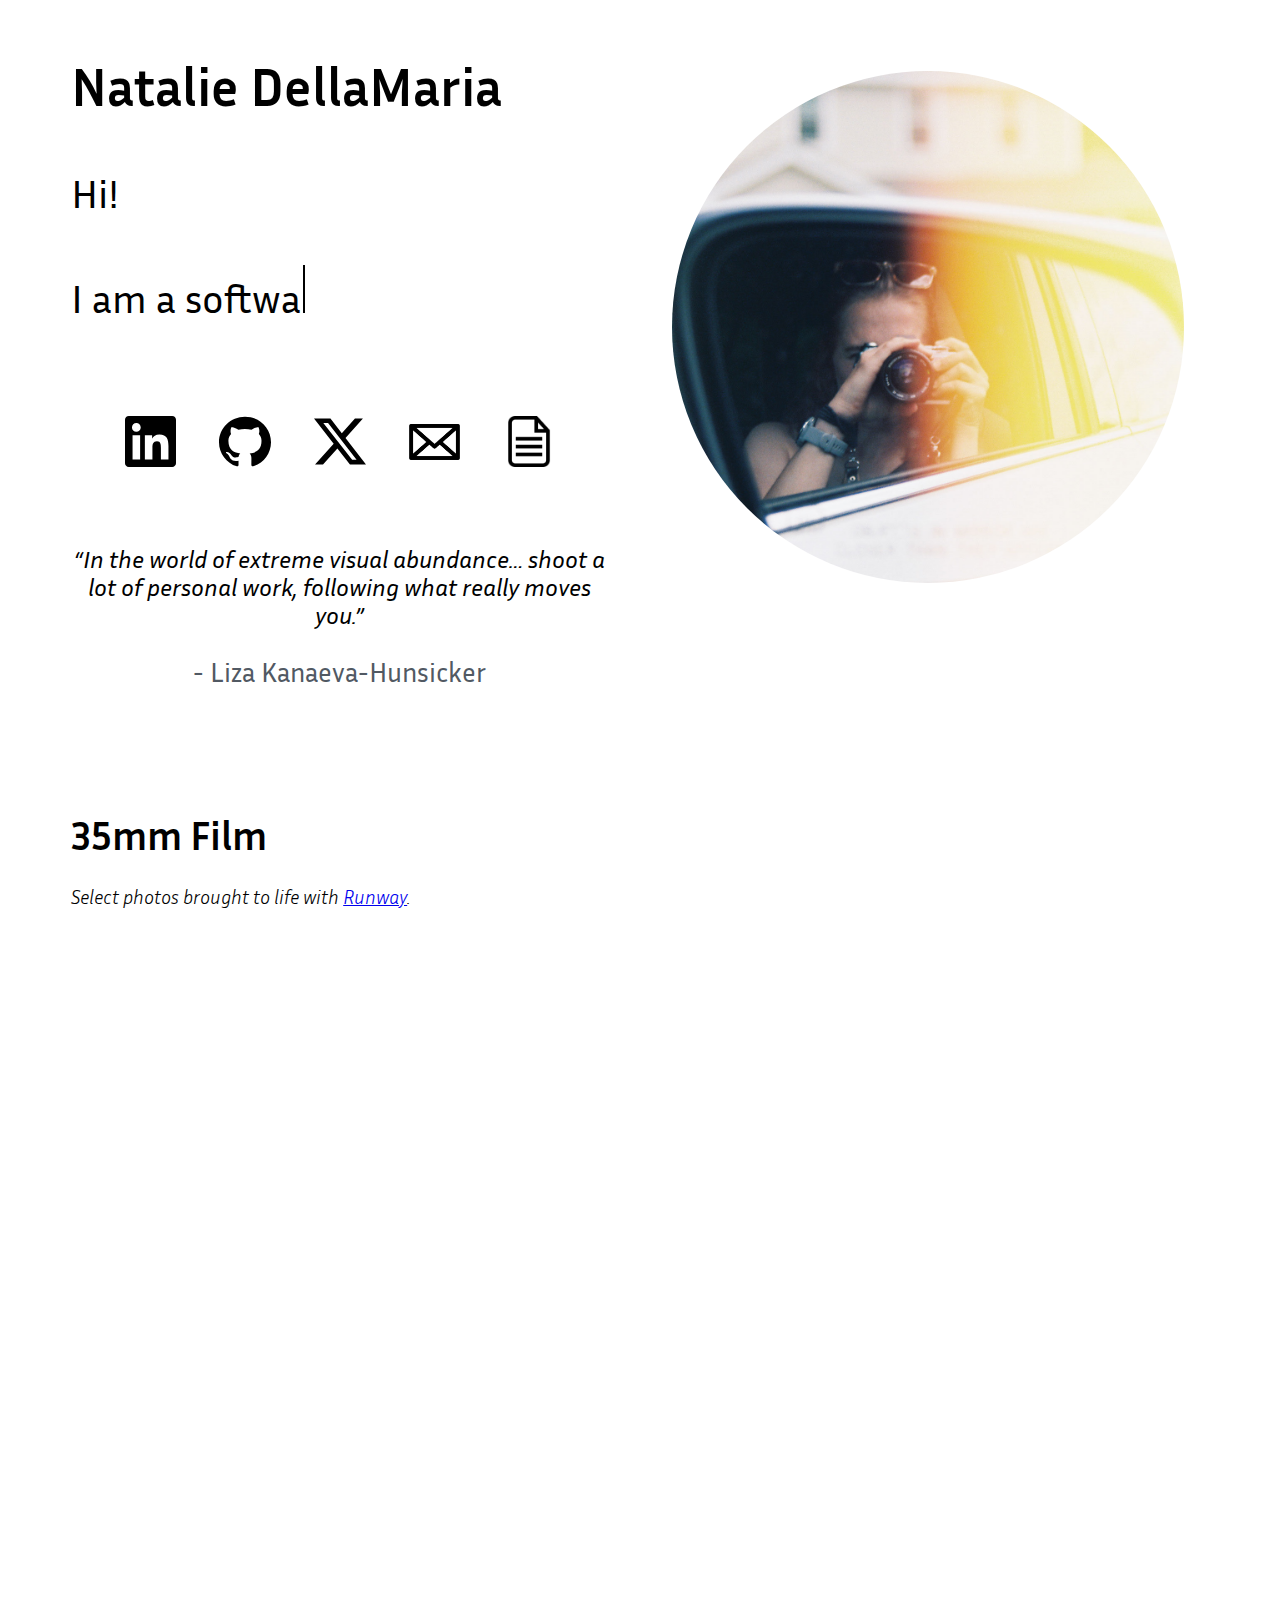
==== commit 6635b623: "add photo of katie and kang" ====
--- a/index.html
+++ b/index.html
@@ -106,6 +106,10 @@
 				<source src="videos/grass.mp4" type="video/mp4">
 			</video>
 		</div>
+		<div class="portfolio-item">
+			<img src="pics/K&K.jpg" alt="Beach friends" onload="this.setAttribute('data-orientation', 
+							 this.naturalHeight > this.naturalWidth ? 'portrait' : 'landscape')">
+		</div>
 		<div class="portfolio-item  has-video">
 			<img src="pics/hazy-sunset.jpg" alt="Sunset through haze" onload="this.setAttribute('data-orientation', 
 							 this.naturalHeight > this.naturalWidth ? 'portrait' : 'landscape')">
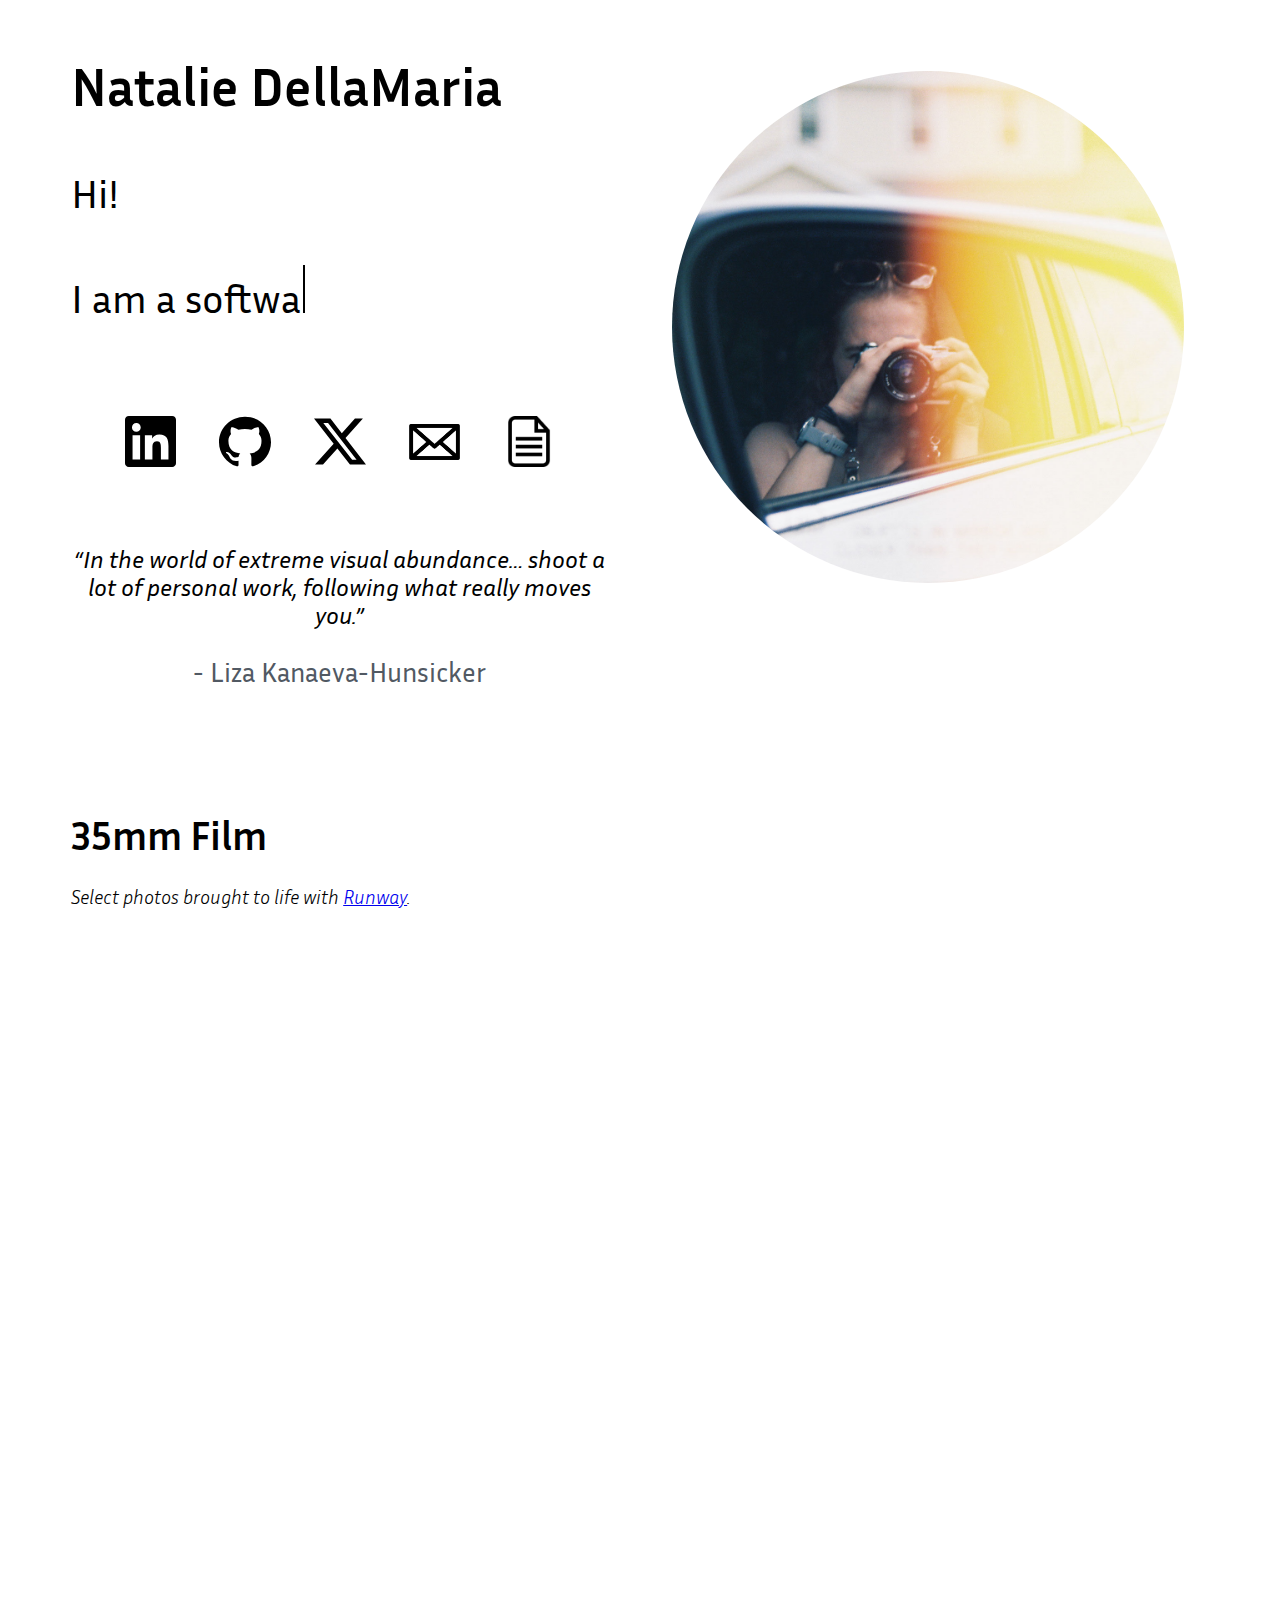
==== commit 2c88d04c: "fall pics" ====
--- a/index.html
+++ b/index.html
@@ -67,6 +67,10 @@
 			<img src="pics/beach-balls.jpg" alt="Beach balls on the sand" onload="this.setAttribute('data-orientation', 
 							 this.naturalHeight > this.naturalWidth ? 'portrait' : 'portrait')">
 		</div>
+		<div class="portfolio-item">
+			<img src="pics/color_trees.jpg" onload="this.setAttribute('data-orientation', 
+							 this.naturalHeight > this.naturalWidth ? 'portrait' : 'landscape')">
+		</div>
 		<div class="portfolio-item has-video">
 			<img src="pics/beach-boats.jpg" alt="Boats anchored at the beach" onload="this.setAttribute('data-orientation', 
 							 this.naturalHeight > this.naturalWidth ? 'portrait' : 'landscape')">
@@ -77,6 +81,10 @@
 			<img src="pics/beach-yoga.jpg" alt="Yoga practice on the beach" onload="this.setAttribute('data-orientation', 
 							 this.naturalHeight > this.naturalWidth ? 'portrait' : 'landscape')">
 		</div>
+		<div class="portfolio-item">
+			<img src="pics/tree_sky.jpg" onload="this.setAttribute('data-orientation', 
+							 this.naturalHeight > this.naturalWidth ? 'portrait' : 'landscape')">
+		</div>
 		<div class="portfolio-item has-video">
 			<img src="pics/boats.jpg" alt="Boats on the water" onload="this.setAttribute('data-orientation', 
 							 this.naturalHeight > this.naturalWidth ? 'portrait' : 'landscape')">
@@ -92,11 +100,23 @@
 							 this.naturalHeight > this.naturalWidth ? 'portrait' : 'landscape')">
 		</div>
 		<div class="portfolio-item">
+			<img src="pics/walkway_1.jpg" onload="this.setAttribute('data-orientation', 
+							 this.naturalHeight > this.naturalWidth ? 'portrait' : 'landscape')">
+		</div>
+		<div class="portfolio-item">
+			<img src="pics/shadow.jpg" onload="this.setAttribute('data-orientation', 
+							 this.naturalHeight > this.naturalWidth ? 'portrait' : 'portrait')">
+		</div>
+		<div class="portfolio-item">
 			<img src="pics/climbing.jpg" alt="Rock climbing adventure" onload="this.setAttribute('data-orientation', 
 							 this.naturalHeight > this.naturalWidth ? 'portrait' : 'landscape')">
 		</div>
 		<div class="portfolio-item">
 			<img src="pics/dubrovnik.jpg" alt="View of Dubrovnik city" onload="this.setAttribute('data-orientation', 
+							 this.naturalHeight > this.naturalWidth ? 'portrait' : 'landscape')">
+		</div>
+		<div class="portfolio-item">
+			<img src="pics/rainy.jpg" onload="this.setAttribute('data-orientation', 
 							 this.naturalHeight > this.naturalWidth ? 'portrait' : 'landscape')">
 		</div>
 		<div class="portfolio-item has-video">
@@ -123,6 +143,10 @@
 				<source src="videos/laptop.mp4" type="video/mp4">
 		</div>
 		<div class="portfolio-item">
+			<img src="pics/legs.jpg" onload="this.setAttribute('data-orientation', 
+							 this.naturalHeight > this.naturalWidth ? 'portrait' : 'portrait')">
+		</div>
+		<div class="portfolio-item">
 			<img src="pics/mirror.jpg" alt="Mirror reflection" onload="this.setAttribute('data-orientation', 
 							 this.naturalHeight > this.naturalWidth ? 'portrait' : 'landscape')">
 		</div>
@@ -141,6 +165,10 @@
 							 this.naturalHeight > this.naturalWidth ? 'portrait' : 'landscape')">
 		</div>
 		<div class="portfolio-item">
+			<img src="pics/lamppost.jpg" onload="this.setAttribute('data-orientation', 
+							 this.naturalHeight > this.naturalWidth ? 'portrait' : 'landscape')">
+		</div>
+		<div class="portfolio-item">
 			<img src="pics/mountain-hut.jpg" alt="Mountain shelter hut" onload="this.setAttribute('data-orientation', 
 							 this.naturalHeight > this.naturalWidth ? 'portrait' : 'landscape')">
 		</div>
@@ -168,12 +196,45 @@
 			<video muted playsinline loop preload="none" poster="pics/portrait-mountain-side.jpg">
 				<source src="videos/portrait-mountain-side.mp4" type="video/mp4">
 		</div>
+		<div class="portfolio-item">
+			<img src="pics/walkway_2.jpg" onload="this.setAttribute('data-orientation', 
+							 this.naturalHeight > this.naturalWidth ? 'portrait' : 'landscape')">
+		</div>
+
 		<div class="portfolio-item has-video">
 			<img src="pics/rocks.jpg" alt="Rock formation" onload="this.setAttribute('data-orientation', 
 							 this.naturalHeight > this.naturalWidth ? 'portrait' : 'landscape')">
 			<video muted playsinline loop preload="none" poster="pics/rocks.jpg">
 				<source src="videos/rocks.mp4" type="video/mp4">
 		</div>
+		<div class="portfolio-item">
+			<img src="pics/gatsby.jpg" onload="this.setAttribute('data-orientation', 
+							 this.naturalHeight > this.naturalWidth ? 'portrait' : 'portrait')">
+		</div>
+		<div class="portfolio-item">
+			<img src="pics/charles_sunset.jpg" onload="this.setAttribute('data-orientation', 
+							 this.naturalHeight > this.naturalWidth ? 'portrait' : 'landscape')">
+		</div>
+		<div class="portfolio-item">
+			<img src="pics/tree_shadow.jpg" onload="this.setAttribute('data-orientation', 
+							 this.naturalHeight > this.naturalWidth ? 'portrait' : 'landscape')">
+		</div>
+		<div class="portfolio-item">
+			<img src="pics/walkway_3.jpg" onload="this.setAttribute('data-orientation', 
+							 this.naturalHeight > this.naturalWidth ? 'portrait' : 'landscape')">
+		</div>
+		<div class="portfolio-item">
+			<img src="pics/tree_shadow.jpg" onload="this.setAttribute('data-orientation', 
+							 this.naturalHeight > this.naturalWidth ? 'portrait' : 'landscape')">
+		</div>
+		<div class="portfolio-item">
+			<img src="pics/unicorn.jpg" onload="this.setAttribute('data-orientation', 
+							 this.naturalHeight > this.naturalWidth ? 'portrait' : 'landscape')">
+		</div>
+		<div class="portfolio-item">
+			<img src="pics/baker.jpg" onload="this.setAttribute('data-orientation', 
+							 this.naturalHeight > this.naturalWidth ? 'portrait' : 'landscape')">
+		</div>
 		<div class="portfolio-item has-video">
 			<img src="pics/rugged.jpg" alt="Rugged landscape" onload="this.setAttribute('data-orientation', 
 							 this.naturalHeight > this.naturalWidth ? 'portrait' : 'landscape')">
@@ -181,6 +242,10 @@
 				<source src="videos/rugged.mp4" type="video/mp4">
 		</div>
 		<div class="portfolio-item">
+			<img src="pics/beach_volleyball.jpg" onload="this.setAttribute('data-orientation', 
+							 this.naturalHeight > this.naturalWidth ? 'portrait' : 'landscape')">
+		</div>
+		<div class="portfolio-item">
 			<img src="pics/sharp-mountains.jpg" alt="Sharp mountain peaks" onload="this.setAttribute('data-orientation', 
 							 this.naturalHeight > this.naturalWidth ? 'portrait' : 'landscape')">
 		</div>
@@ -191,6 +256,10 @@
 				<source src="videos/beach.mp4" type="video/mp4">
 		</div>
 		<div class="portfolio-item">
+			<img src="pics/killer_whales.jpg" onload="this.setAttribute('data-orientation', 
+							 this.naturalHeight > this.naturalWidth ? 'portrait' : 'landscape')">
+		</div>
+		<div class="portfolio-item">
 			<img src="pics/surf-shack.jpg" alt="Surf shack on beach" onload="this.setAttribute('data-orientation', 
 							 this.naturalHeight > this.naturalWidth ? 'portrait' : 'landscape')">
 		</div>
@@ -200,6 +269,10 @@
 		</div>
 		<div class="portfolio-item">
 			<img src="pics/trail.jpg" alt="Hiking trail" onload="this.setAttribute('data-orientation', 
+							 this.naturalHeight > this.naturalWidth ? 'portrait' : 'landscape')">
+		</div>
+		<div class="portfolio-item">
+			<img src="pics/green_leaves.jpg" onload="this.setAttribute('data-orientation', 
 							 this.naturalHeight > this.naturalWidth ? 'portrait' : 'landscape')">
 		</div>
 		<div class="portfolio-item has-video">
@@ -212,6 +285,14 @@
 			<img src="pics/wildflowers.jpg" alt="Field of wildflowers" onload="this.setAttribute('data-orientation', 
 							 this.naturalHeight > this.naturalWidth ? 'portrait' : 'landscape')">
 		</div>
+		<div class="portfolio-item">
+			<img src="pics/shore.jpg" onload="this.setAttribute('data-orientation', 
+							 this.naturalHeight > this.naturalWidth ? 'portrait' : 'landscape')">
+		</div>
+		<div class="portfolio-item">
+			<img src="pics/leaves.jpg" onload="this.setAttribute('data-orientation', 
+							 this.naturalHeight > this.naturalWidth ? 'portrait' : 'landscape')">
+		</div>
 	</div>
 
 	<script src="scripts.js"></script>
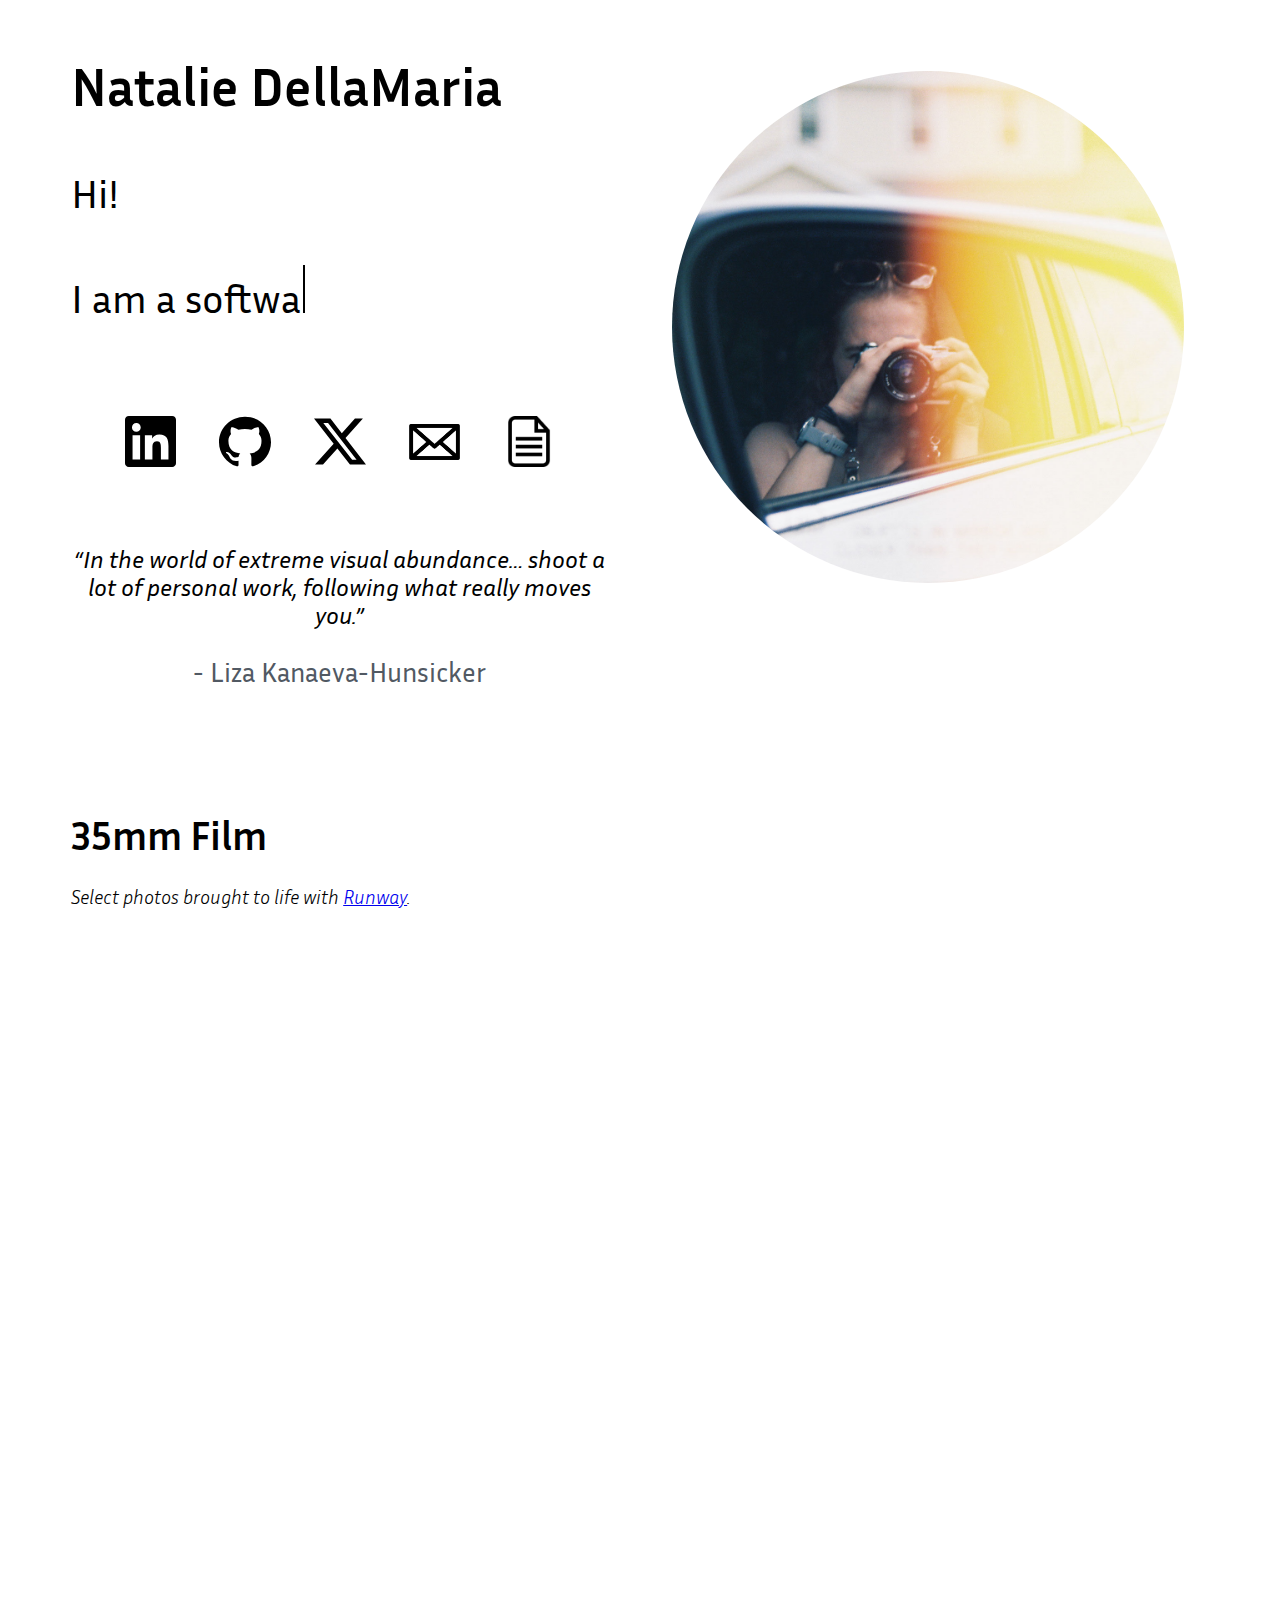
==== commit a5b7160b: "remove duplicate photo" ====
--- a/index.html
+++ b/index.html
@@ -224,10 +224,6 @@
 							 this.naturalHeight > this.naturalWidth ? 'portrait' : 'landscape')">
 		</div>
 		<div class="portfolio-item">
-			<img src="pics/tree_shadow.jpg" onload="this.setAttribute('data-orientation', 
-							 this.naturalHeight > this.naturalWidth ? 'portrait' : 'landscape')">
-		</div>
-		<div class="portfolio-item">
 			<img src="pics/unicorn.jpg" onload="this.setAttribute('data-orientation', 
 							 this.naturalHeight > this.naturalWidth ? 'portrait' : 'landscape')">
 		</div>
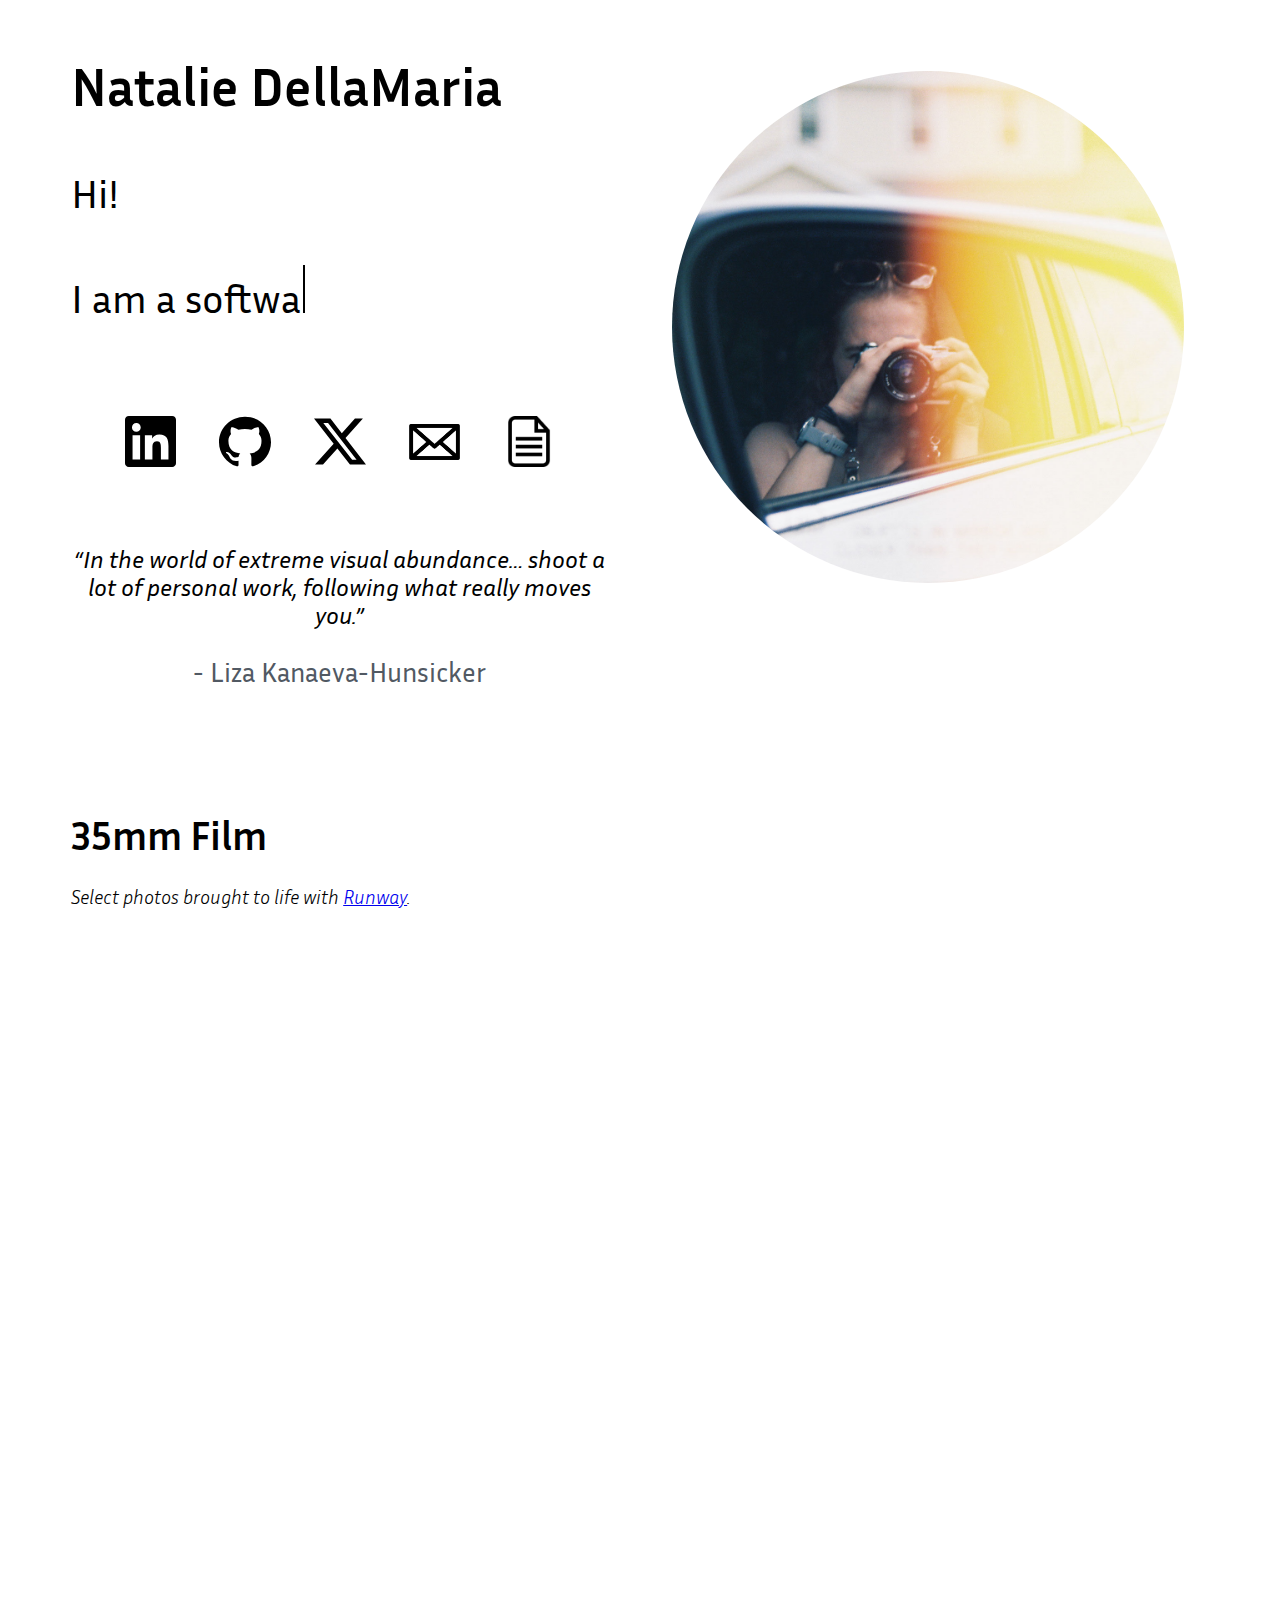
==== commit 7dbea8bd: "add more videos" ====
--- a/index.html
+++ b/index.html
@@ -103,9 +103,11 @@
 			<img src="pics/walkway_1.jpg" onload="this.setAttribute('data-orientation', 
 							 this.naturalHeight > this.naturalWidth ? 'portrait' : 'landscape')">
 		</div>
-		<div class="portfolio-item">
-			<img src="pics/shadow.jpg" onload="this.setAttribute('data-orientation', 
-							 this.naturalHeight > this.naturalWidth ? 'portrait' : 'portrait')">
+		<div class="portfolio-item has-video">
+			<img src="pics/tree_shadow.jpg" alt="Boats on the water" onload="this.setAttribute('data-orientation', 
+							 this.naturalHeight > this.naturalWidth ? 'portrait' : 'landscape')">
+			<video muted playsinline loop preload="none" poster="pics/tree_shadow.jpg">
+				<source src="videos/tree_shadow.mp4" type="video/mp4">
 		</div>
 		<div class="portfolio-item">
 			<img src="pics/climbing.jpg" alt="Rock climbing adventure" onload="this.setAttribute('data-orientation', 
@@ -211,12 +213,14 @@
 			<img src="pics/gatsby.jpg" onload="this.setAttribute('data-orientation', 
 							 this.naturalHeight > this.naturalWidth ? 'portrait' : 'portrait')">
 		</div>
+		<div class="portfolio-item has-video">
+			<img src="pics/leaves.jpg" alt="Leaves" onload="this.setAttribute('data-orientation', 
+							 this.naturalHeight > this.naturalWidth ? 'portrait' : 'landscape')">
+			<video muted playsinline loop preload="none" poster="pics/leaves.jpg">
+				<source src="videos/leaves.mp4" type="video/mp4">
+		</div>
 		<div class="portfolio-item">
 			<img src="pics/charles_sunset.jpg" onload="this.setAttribute('data-orientation', 
-							 this.naturalHeight > this.naturalWidth ? 'portrait' : 'landscape')">
-		</div>
-		<div class="portfolio-item">
-			<img src="pics/tree_shadow.jpg" onload="this.setAttribute('data-orientation', 
 							 this.naturalHeight > this.naturalWidth ? 'portrait' : 'landscape')">
 		</div>
 		<div class="portfolio-item">
@@ -263,6 +267,12 @@
 			<img src="pics/thirsty-dog.jpg" alt="Dog drinking water" onload="this.setAttribute('data-orientation', 
 							 this.naturalHeight > this.naturalWidth ? 'portrait' : 'landscape')">
 		</div>
+		<div class="portfolio-item has-video">
+			<img src="pics/shore.jpg" alt="Leaves" onload="this.setAttribute('data-orientation', 
+							 this.naturalHeight > this.naturalWidth ? 'portrait' : 'landscape')">
+			<video muted playsinline loop preload="none" poster="pics/shore.jpg">
+				<source src="videos/shore.mp4" type="video/mp4">
+		</div>
 		<div class="portfolio-item">
 			<img src="pics/trail.jpg" alt="Hiking trail" onload="this.setAttribute('data-orientation', 
 							 this.naturalHeight > this.naturalWidth ? 'portrait' : 'landscape')">
@@ -281,14 +291,6 @@
 			<img src="pics/wildflowers.jpg" alt="Field of wildflowers" onload="this.setAttribute('data-orientation', 
 							 this.naturalHeight > this.naturalWidth ? 'portrait' : 'landscape')">
 		</div>
-		<div class="portfolio-item">
-			<img src="pics/shore.jpg" onload="this.setAttribute('data-orientation', 
-							 this.naturalHeight > this.naturalWidth ? 'portrait' : 'landscape')">
-		</div>
-		<div class="portfolio-item">
-			<img src="pics/leaves.jpg" onload="this.setAttribute('data-orientation', 
-							 this.naturalHeight > this.naturalWidth ? 'portrait' : 'landscape')">
-		</div>
 	</div>
 
 	<script src="scripts.js"></script>
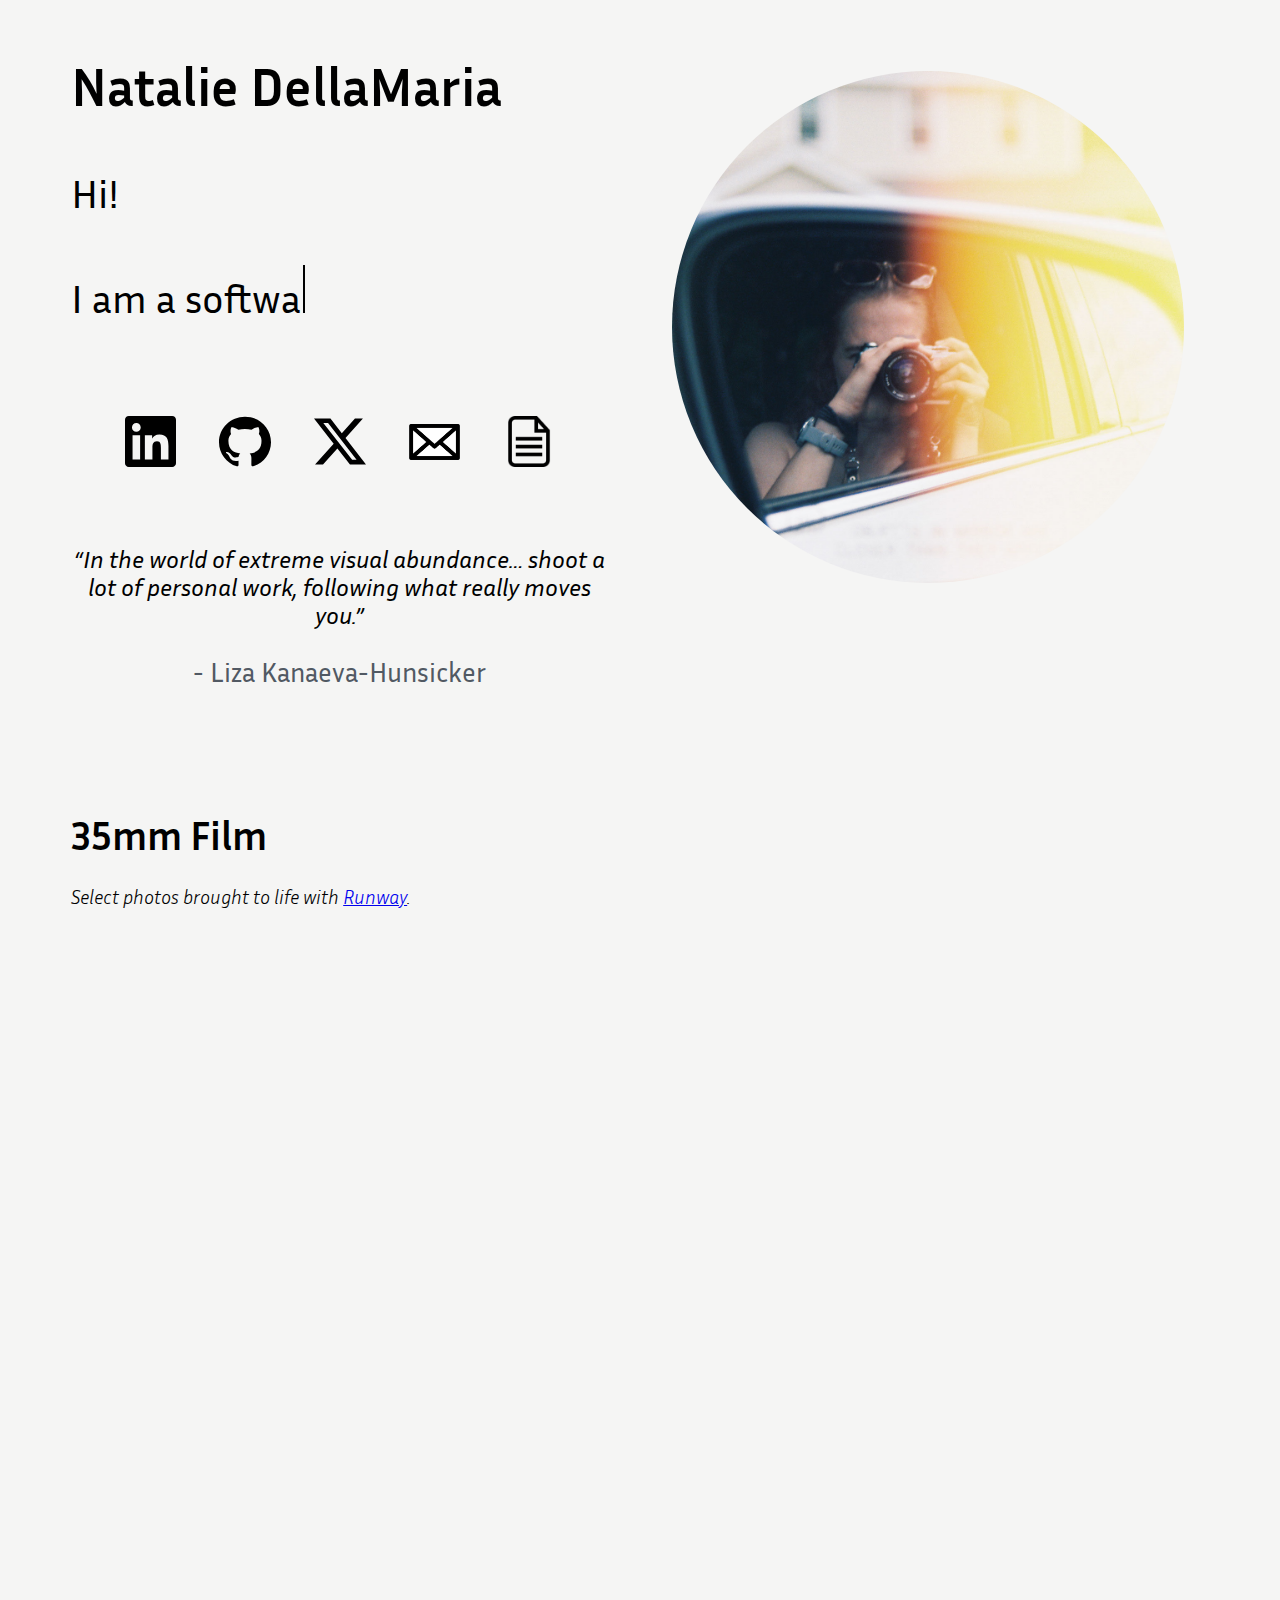
==== commit 544b3a0b: "update background color" ====
--- a/index.html
+++ b/index.html
@@ -10,7 +10,7 @@
 		rel="stylesheet">
 </head>
 
-<body>
+<body style="background-color: rgb(245, 245, 244)">
 	<div class="container">
 		<div class="left-content">
 			<div>
--- a/styles.css
+++ b/styles.css
@@ -1,5 +1,4 @@
 body {
-  background-image: linear-gradient(to bottom, white, white);
   min-height: 100vh
 }
 
